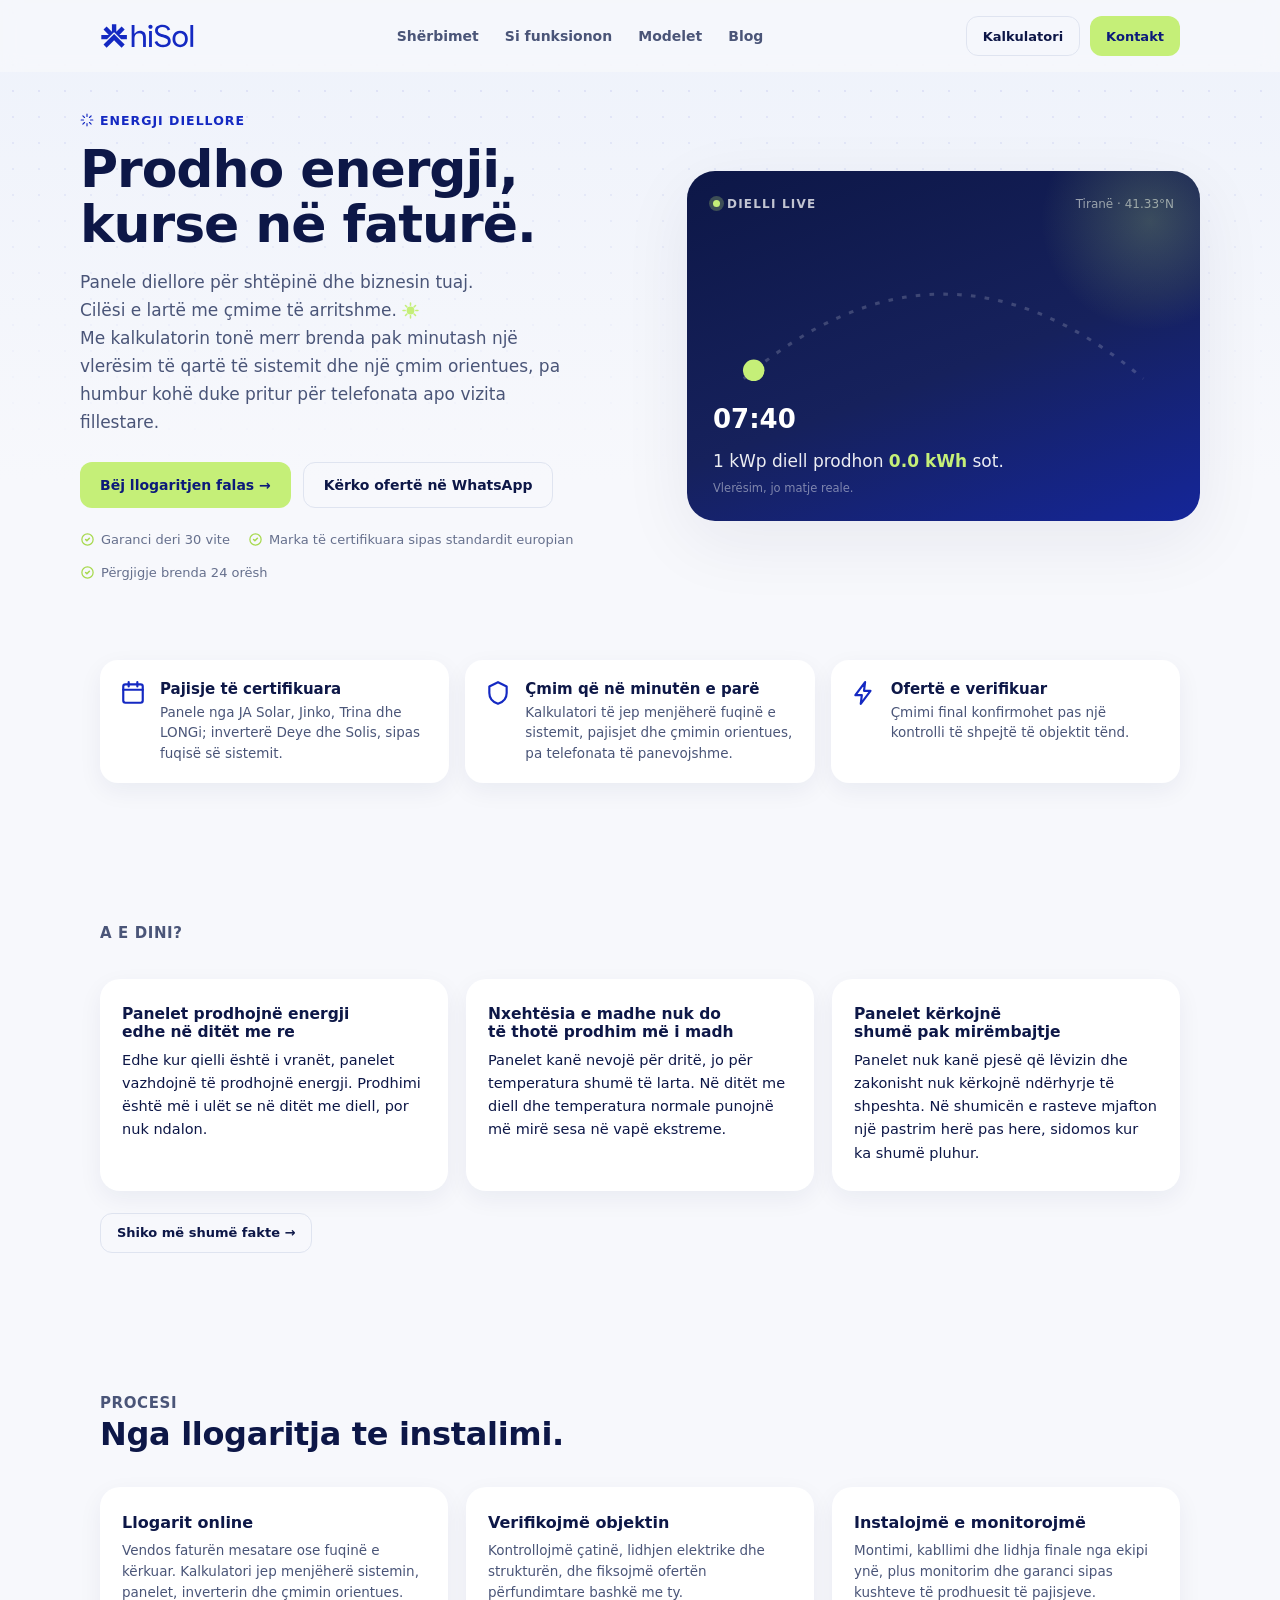
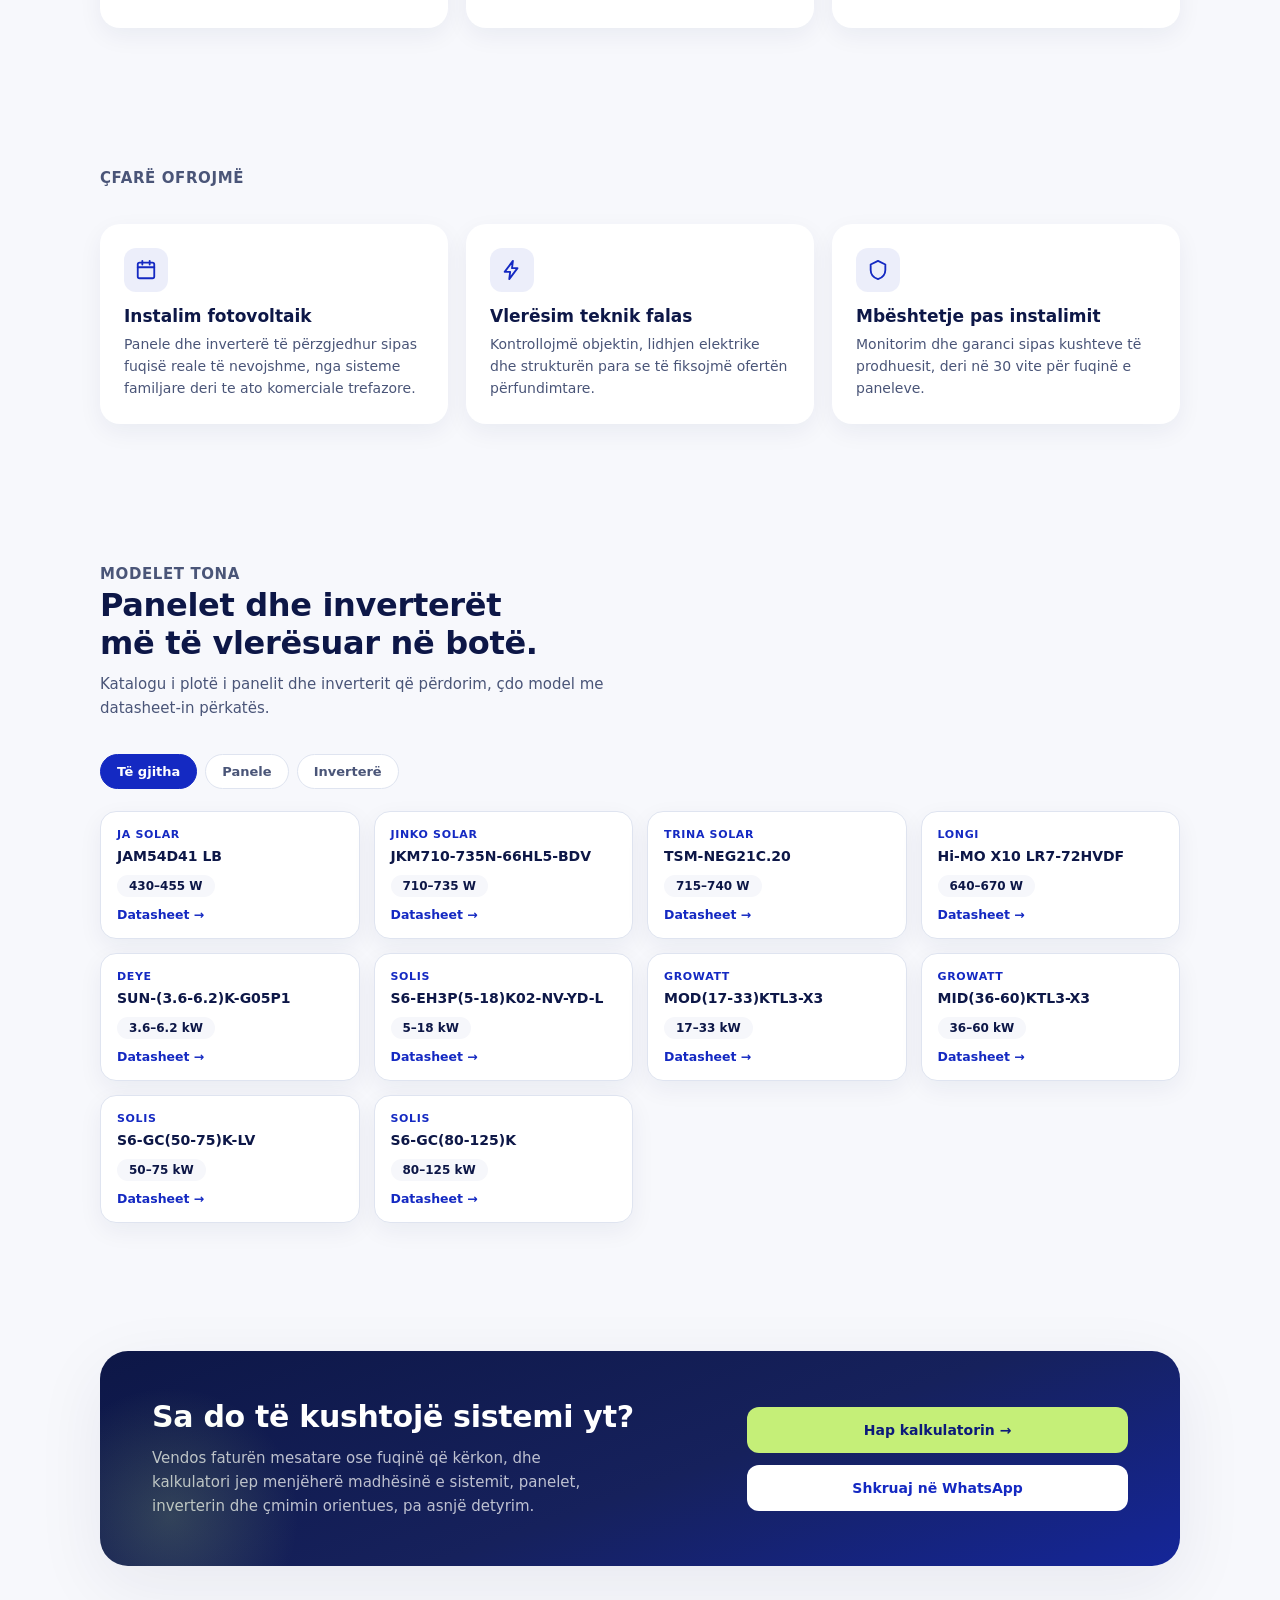
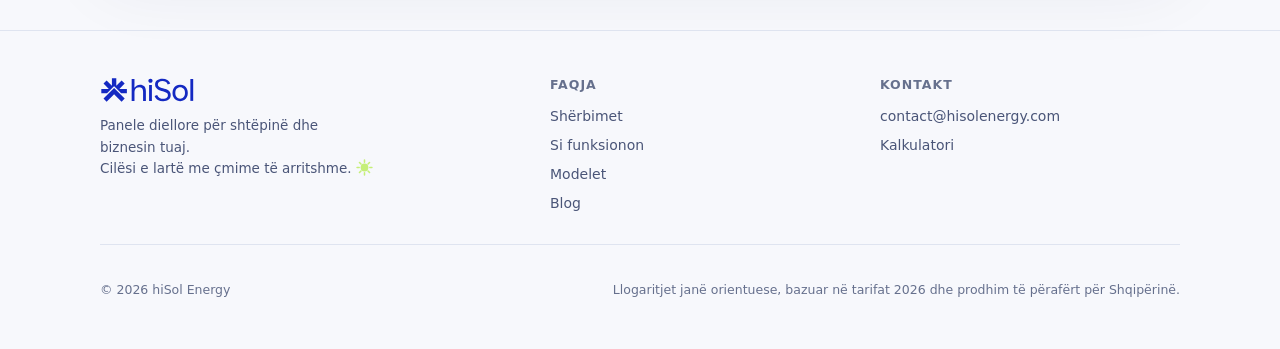
==== index.html @ 25db5f0b "Remove the visible SQ/EN toggle button, keep the engine dormant The i18n system stays fully function" ====
<!doctype html>
<html lang="sq">
<head>
<meta charset="utf-8" />
<meta name="viewport" content="width=device-width, initial-scale=1, viewport-fit=cover" />
<title>hiSol Energy</title>
<link rel="icon" href="kalkulatori/assets/favicon.svg" type="image/svg+xml" />
<link rel="apple-touch-icon" href="kalkulatori/assets/app-icon-180.png" />
<meta name="description" content="Sisteme fotovoltaike për shtëpi dhe biznese në Shqipëri. Llogarit, verifiko dhe instalo lehtësisht." />
<meta property="og:type" content="website" />
<meta property="og:url" content="https://hisolenergy.com/" />
<meta property="og:site_name" content="hiSol Energy" />
<meta property="og:title" content="hiSol — Panele diellore për shtëpinë dhe biznesin tuaj" />
<meta property="og:description" content="Llogarit fuqinë, panelet dhe çmimin orientues në më pak se një minutë." />
<meta property="og:image" content="https://hisolenergy.com/kalkulatori/assets/og-image.png" />
<meta property="og:image:width" content="1200" />
<meta property="og:image:height" content="630" />
<meta name="twitter:card" content="summary_large_image" />
<meta name="twitter:title" content="hiSol — Panele diellore për shtëpinë dhe biznesin tuaj" />
<meta name="twitter:description" content="Llogarit fuqinë, panelet dhe çmimin orientues në më pak se një minutë." />
<meta name="twitter:image" content="https://hisolenergy.com/kalkulatori/assets/og-image.png" />
<style>
:root {
  --blue: #1429c2;
  --blue-dark: #10229f;
  --navy: #0d1747;
  --lime: #c5ef78;
  --lime-dark: #a7d94d;
  --ink: #0d1747;
  --muted: #66708d;
  --muted-2: #4a5578;
  --border: #dfe4f0;
  --page-bg-1: #eef2fb;
  --page-bg-2: #f7f8fc;
  --surface: #ffffff;
  --surface-alt: #f6f7fb;
  --white: #ffffff;
  --shadow: 0 20px 70px rgba(22, 32, 77, 0.07);
  --shadow-sm: 0 8px 24px rgba(22, 32, 77, 0.06);
  --font: "Inter", ui-sans-serif, system-ui, -apple-system, "Segoe UI", sans-serif;
  --logo-color: var(--blue);
  --on-logo-color: #fff;
}
@media (prefers-color-scheme: dark) {
  :root:not([data-theme="light"]) {
    --ink: #eef1fb; --muted: #9aa3c7; --muted-2: #b6bedd;
    --border: rgba(255,255,255,0.12);
    --page-bg-1: #0a1130; --page-bg-2: #0d1538;
    --surface: #121a3e; --surface-alt: #0f1730; --white: #eef1fb;
    --shadow: 0 20px 70px rgba(0,0,0,0.35); --shadow-sm: 0 8px 24px rgba(0,0,0,0.3);
    --logo-color: var(--lime);
    --on-logo-color: #0c1a7a;
  }
}
:root[data-theme="dark"] {
  --ink: #eef1fb; --muted: #9aa3c7; --muted-2: #b6bedd;
  --border: rgba(255,255,255,0.12);
  --page-bg-1: #0a1130; --page-bg-2: #0d1538;
  --surface: #121a3e; --surface-alt: #0f1730; --white: #eef1fb;
  --shadow: 0 20px 70px rgba(0,0,0,0.35); --shadow-sm: 0 8px 24px rgba(0,0,0,0.3);
  --logo-color: var(--lime);
  --on-logo-color: #0c1a7a;
}
* { box-sizing: border-box; }
html, body {
  margin: 0; padding: 0;
  background: var(--page-bg-2);
  color: var(--ink); font-family: var(--font); -webkit-font-smoothing: antialiased;
}
img, svg { max-width: 100%; }
a { color: inherit; }
.wrap { max-width: 1120px; margin: 0 auto; padding: 0 20px; }
h1, h2, h3 { text-wrap: balance; }

.hero-bg {
  background: linear-gradient(180deg, var(--page-bg-1) 0%, var(--page-bg-2) 480px, var(--page-bg-2) 100%);
  position: relative;
  overflow: hidden;
}
.hero-bg::before {
  content: "";
  position: absolute; inset: 0;
  background-image: radial-gradient(rgba(20,41,194,0.09) 1.5px, transparent 1.5px);
  background-size: 26px 26px;
  -webkit-mask-image: linear-gradient(180deg, black, transparent 480px);
  mask-image: linear-gradient(180deg, black, transparent 480px);
  pointer-events: none;
}

.topbar { padding: 16px 0; position: sticky; top: 0; z-index: 20; background: color-mix(in srgb, var(--page-bg-2) 82%, transparent); backdrop-filter: blur(10px); transition: box-shadow 0.2s ease; }
.topbar.is-scrolled { box-shadow: 0 1px 0 var(--border), 0 8px 24px rgba(13,23,71,0.06); }
.topbar__inner { display: flex; align-items: center; justify-content: space-between; gap: 12px; position: relative; z-index: 1; }
.logo-mark { display: flex; align-items: center; gap: 10px; font-weight: 800; font-size: 21px; color: var(--logo-color); letter-spacing: -0.01em; text-decoration: none; }
.logo-mark svg { height: 26px; width: auto; }
.nav-center { display: none; gap: 26px; font-size: 14px; font-weight: 600; color: var(--muted-2); }
.nav-center a { text-decoration: none; }
.nav-center a:hover { color: var(--logo-color); }
@media (min-width: 860px) { .nav-center { display: flex; } }
.nav-links { display: flex; align-items: center; gap: 10px; }

.btn { appearance: none; border: none; cursor: pointer; border-radius: 12px; font-family: var(--font); font-weight: 700; font-size: 14px; padding: 12px 20px; height: 46px; display: inline-flex; align-items: center; justify-content: center; gap: 8px; text-decoration: none; white-space: nowrap; transition: background 0.15s ease, border-color 0.15s ease, transform 0.1s ease; }
.btn:active { transform: scale(0.98); }
.btn--lime { background: var(--lime); color: #0c1a7a; }
.btn--lime:hover { background: var(--lime-dark); }
.btn--outline { background: transparent; border: 1px solid var(--border); color: var(--ink); }
.btn--outline:hover { border-color: var(--logo-color); color: var(--logo-color); }
.btn--white { background: #fff; color: var(--blue); }
.btn--white:hover { background: #eef1fd; }
.btn--sm { height: 40px; padding: 0 16px; font-size: 13px; }

.hero { padding: 40px 0 8px; display: grid; gap: 40px; grid-template-columns: 1fr; position: relative; z-index: 1; }
@media (min-width: 960px) { .hero { grid-template-columns: 1.05fr 0.95fr; align-items: center; padding: 40px 0 16px; } }
.eyebrow { display: inline-flex; align-items: center; gap: 6px; color: var(--logo-color); font-weight: 700; font-size: 12.5px; letter-spacing: 0.08em; margin: 0 0 14px; text-transform: uppercase; }
.hero h1 { font-size: clamp(32px, 5vw, 52px); line-height: 1.06; margin: 0 0 16px; letter-spacing: -0.02em; }
.hero h1 em { font-style: normal; }
.hero__lead { color: var(--muted-2); font-size: 17px; line-height: 1.65; margin: 0 0 26px; max-width: 46ch; }
.hero__actions { display: flex; flex-wrap: wrap; gap: 12px; margin-bottom: 24px; }
.hero__trust { display: flex; flex-wrap: wrap; gap: 18px; font-size: 13px; color: var(--muted); }
.hero__trust span { display: inline-flex; align-items: center; gap: 6px; }
.hero__trust svg { width: 15px; height: 15px; color: var(--lime-dark); }

.sun-card { background: linear-gradient(160deg, var(--navy) 0%, #16215c 55%, var(--blue) 130%); color: #fff; border-radius: 28px; padding: 26px; box-shadow: var(--shadow); position: relative; overflow: hidden; }
.sun-card::after { content: ""; position: absolute; top: -60px; right: -60px; width: 220px; height: 220px; border-radius: 50%; background: radial-gradient(circle, rgba(197,239,120,0.22), transparent 70%); pointer-events: none; }
.sun-card__head { display: flex; align-items: center; justify-content: space-between; margin-bottom: 4px; }
.sun-card__label { display: flex; align-items: center; gap: 7px; font-size: 12px; font-weight: 700; letter-spacing: 0.1em; color: rgba(255,255,255,0.75); text-transform: uppercase; }
.sun-card__dot { width: 7px; height: 7px; border-radius: 50%; background: var(--lime); box-shadow: 0 0 0 4px rgba(197,239,120,0.25); animation: pulse 2s ease-in-out infinite; }
@keyframes pulse { 0%,100% { opacity: 1; } 50% { opacity: 0.45; } }
.sun-card__loc { font-size: 12px; color: rgba(255,255,255,0.55); }
.sun-arc-wrap { margin: 14px 0 10px; }
.sun-arc-wrap svg { width: 100%; height: auto; display: block; }
.sun-card__time { font-size: 26px; font-weight: 800; margin: 2px 0 0; font-variant-numeric: tabular-nums; }
.sun-card__timelabel { font-size: 12.5px; color: rgba(255,255,255,0.6); margin: 0 0 14px; }
.sun-sentence { font-size: 17px; line-height: 1.6; margin: 8px 0 6px; color: rgba(255,255,255,0.92); }
.sun-sentence strong { color: var(--lime); font-weight: 800; font-variant-numeric: tabular-nums; }
.sun-card__note { margin: 4px 0 0; font-size: 11.5px; color: rgba(255,255,255,0.45); }

.stats-bar { position: relative; z-index: 1; display: grid; grid-template-columns: repeat(2, 1fr); gap: 1px; background: var(--border); border: 1px solid var(--border); border-radius: 20px; overflow: hidden; margin-top: 46px; }
@media (min-width: 720px) { .stats-bar { grid-template-columns: repeat(4, 1fr); } }
.stat-cell { background: var(--surface); padding: 22px 18px; text-align: center; }
.stat-cell__value { font-size: 26px; font-weight: 800; color: var(--blue); margin: 0 0 4px; letter-spacing: -0.01em; }
.stat-cell__label { font-size: 12px; color: var(--muted); margin: 0; line-height: 1.4; }

.section { padding-top: 64px; padding-bottom: 64px; }
.section-head { max-width: 560px; margin: 0 0 34px; }
.section-head--center { max-width: 640px; margin-left: auto; margin-right: auto; text-align: center; }
.section-label { font-size: 14.5px; font-weight: 700; letter-spacing: 0.04em; color: var(--logo-color); text-transform: uppercase; margin: 0 0 8px; }
.section-head h2 { font-size: clamp(24px, 3vw, 32px); margin: 0; letter-spacing: -0.01em; }
.section-head h2 .highlight-blue { background: var(--blue); color: #ffffff; border-radius: 12px; padding: 4px 12px; -webkit-box-decoration-break: clone; box-decoration-break: clone; }
.section-head p { color: var(--muted-2); font-size: 15px; line-height: 1.6; margin: 10px 0 0; }

.trust-strip { display: grid; grid-template-columns: repeat(auto-fit, minmax(220px, 1fr)); gap: 16px; }
.trust-item { background: var(--surface); border-radius: 18px; padding: 20px; box-shadow: var(--shadow-sm); display: flex; gap: 14px; align-items: flex-start; }
.trust-item svg { width: 26px; height: 26px; color: var(--logo-color); flex-shrink: 0; }
.trust-item h3 { font-size: 15px; margin: 0 0 4px; }
.trust-item p { font-size: 13.5px; color: var(--muted-2); margin: 0; line-height: 1.5; }

.facts-grid { display: grid; grid-template-columns: repeat(auto-fit, minmax(230px, 1fr)); gap: 18px; }
.fact-card { background: var(--surface); border-radius: 20px; padding: 26px 22px; box-shadow: var(--shadow-sm); position: relative; }
.fact-card__num { display: block; font-size: 13px; font-weight: 800; color: var(--lime-dark); margin-bottom: 10px; letter-spacing: 0.04em; }
.fact-card h3 { font-size: 15.5px; margin: 0 0 8px; }
.fact-card p { font-size: 14.5px; line-height: 1.6; color: var(--ink); margin: 0; }

.steps { display: grid; grid-template-columns: repeat(auto-fit, minmax(230px, 1fr)); gap: 18px; counter-reset: step; }
.step-card { background: var(--surface); border-radius: 20px; padding: 26px 22px; box-shadow: var(--shadow-sm); position: relative; }
.step-card__num { display: inline-flex; align-items: center; justify-content: center; width: 34px; height: 34px; border-radius: 10px; background: var(--navy); color: var(--lime); font-weight: 800; font-size: 15px; margin-bottom: 16px; }
.step-card h3 { font-size: 16px; margin: 0 0 8px; }
.step-card p { font-size: 13.5px; color: var(--muted-2); line-height: 1.55; margin: 0; }

.services-grid { display: grid; grid-template-columns: repeat(auto-fit, minmax(260px, 1fr)); gap: 18px; }
.service-card { background: var(--surface); border-radius: 20px; padding: 24px; box-shadow: var(--shadow-sm); }
.service-card__icon { width: 44px; height: 44px; border-radius: 12px; background: rgba(20,41,194,0.08); display: flex; align-items: center; justify-content: center; margin-bottom: 14px; }
.service-card__icon svg { width: 22px; height: 22px; color: var(--logo-color); }
.service-card h3 { font-size: 17px; margin: 0 0 8px; }
.service-card p { font-size: 14px; color: var(--muted-2); line-height: 1.55; margin: 0; }

.product-tabs { display: flex; gap: 8px; margin-bottom: 22px; flex-wrap: wrap; }
.product-tab { border: 1px solid var(--border); background: var(--surface); color: var(--muted-2); border-radius: 999px; padding: 9px 16px; font-size: 13px; font-weight: 700; cursor: pointer; font-family: var(--font); }
.product-tab[aria-selected="true"] { background: var(--logo-color); border-color: var(--logo-color); color: var(--on-logo-color); }
.product-grid { display: grid; grid-template-columns: repeat(auto-fill, minmax(210px, 1fr)); gap: 14px; }
.product-card { background: var(--surface); border: 1px solid var(--border); border-radius: 16px; padding: 16px; box-shadow: var(--shadow-sm); }
.product-card__brand { font-size: 11px; font-weight: 700; letter-spacing: 0.06em; color: var(--logo-color); text-transform: uppercase; margin: 0; }
.product-card__model { font-size: 14px; font-weight: 700; color: var(--ink); margin: 6px 0 10px; line-height: 1.3; }
.product-card__power { display: inline-block; font-size: 12px; font-weight: 700; color: var(--ink); background: var(--surface-alt); border-radius: 999px; padding: 4px 12px; }
.product-card__datasheet { display: block; margin-top: 10px; font-size: 12.5px; font-weight: 700; color: var(--logo-color); text-decoration: none; }
.product-card__datasheet:hover { text-decoration: underline; }

.faq { max-width: 760px; margin: 0 auto; display: flex; flex-direction: column; gap: 12px; }
.faq-item { background: var(--surface); border: 1px solid var(--border); border-radius: 16px; overflow: hidden; }
.faq-item summary { list-style: none; cursor: pointer; padding: 18px 20px; font-weight: 700; font-size: 15px; display: flex; align-items: center; justify-content: space-between; gap: 12px; }
.faq-item summary::-webkit-details-marker { display: none; }
.faq-item summary::after { content: "+"; font-size: 20px; color: var(--logo-color); font-weight: 400; flex-shrink: 0; transition: transform 0.15s ease; }
.faq-item[open] summary::after { transform: rotate(45deg); }
.faq-item p { margin: 0; padding: 0 20px 18px; font-size: 14px; color: var(--muted-2); line-height: 1.6; }

.calc-cta { background: linear-gradient(160deg, var(--navy) 0%, #16215c 55%, var(--blue) 130%); border-radius: 28px; padding: 40px; color: #fff; display: grid; gap: 24px; grid-template-columns: 1fr; box-shadow: var(--shadow); position: relative; overflow: hidden; }
@media (min-width: 800px) { .calc-cta { grid-template-columns: 1.2fr 0.8fr; align-items: center; padding: 48px 52px; } }
.calc-cta::after { content: ""; position: absolute; bottom: -80px; left: -60px; width: 260px; height: 260px; border-radius: 50%; background: radial-gradient(circle, rgba(197,239,120,0.18), transparent 70%); pointer-events: none; }
.calc-cta h2 { font-size: clamp(22px, 3vw, 30px); margin: 0 0 12px; letter-spacing: -0.01em; }
.calc-cta p { font-size: 15px; color: rgba(255,255,255,0.72); line-height: 1.6; margin: 0; max-width: 46ch; }
.calc-cta__actions { display: flex; flex-direction: column; gap: 12px; }

.footer { padding: 46px 0 40px; border-top: 1px solid var(--border); }
.footer__top { display: grid; grid-template-columns: 1.4fr 1fr 1fr; gap: 30px; margin-bottom: 32px; }
@media (max-width: 700px) { .footer__top { grid-template-columns: 1fr; } }
.footer__brand p { font-size: 13.5px; color: var(--muted-2); line-height: 1.6; margin: 12px 0 0; max-width: 34ch; }
@media (max-width: 700px) { .footer__brand p { max-width: none; } }
.footer__col h4 { font-size: 12.5px; text-transform: uppercase; letter-spacing: 0.08em; color: var(--muted); margin: 0 0 14px; }
.footer__col ul { list-style: none; margin: 0; padding: 0; display: flex; flex-direction: column; gap: 10px; }
.footer__col a { text-decoration: none; font-size: 14px; color: var(--muted-2); }
.footer__col a:hover { color: var(--logo-color); }
.footer__bottom { display: flex; flex-wrap: wrap; justify-content: space-between; gap: 12px; padding-top: 24px; border-top: 1px solid var(--border); font-size: 12.5px; color: var(--muted); }

@media (max-width: 600px) {
  .wrap { padding: 0 24px; }
  .section { padding-top: 44px; padding-bottom: 44px; }
  .hero__actions { flex-direction: column; }
  .hero__actions .btn { width: 100%; }
  .calc-cta__actions .btn { width: 100%; }
}
</style>
</head>
<body>

<div class="hero-bg">
  <header class="topbar" id="topbar">
    <div class="wrap topbar__inner">
      <a class="logo-mark" href="#home">
        <svg xmlns="http://www.w3.org/2000/svg" viewBox="185.34 708.99 432.11 118.87" role="img" aria-label="hiSol">
<g fill="currentColor" fill-rule="nonzero">
<path d="M 298.238281 807.714844 L 284.066406 821.859375 L 259.808594 797.714844 L 249.804688 787.714844 L 239.804688 797.714844 L 239.804688 797.601562 L 215.542969 821.859375 L 201.398438 807.714844 L 225.660156 783.457031 L 225.574219 783.457031 L 249.804688 759.222656 L 274.035156 783.457031 L 273.953125 783.457031 Z M 298.238281 807.714844 "/>
<path d="M 308.269531 763.453125 L 308.269531 783.457031 L 282.09375 783.457031 L 253.835938 755.195312 L 249.804688 751.136719 L 245.777344 755.195312 L 217.515625 783.457031 L 191.34375 783.457031 L 191.34375 763.453125 L 225.660156 763.453125 L 201.398438 739.195312 L 215.542969 725.050781 L 239.804688 749.308594 L 239.804688 714.992188 L 259.808594 714.992188 L 259.808594 749.28125 L 284.09375 725.050781 L 298.238281 739.195312 L 273.980469 763.453125 Z M 308.269531 763.453125 "/>
<g transform="translate(320.1288,818.1987)"><path d="M 48.03125 -74.328125 C 56.414062 -74.328125 63.015625 -71.78125 67.828125 -66.6875 C 72.640625 -61.59375 75.046875 -53.660156 75.046875 -42.890625 L 75.046875 0 L 62.1875 0 L 62.1875 -42.171875 C 62.1875 -49.128906 60.660156 -54.320312 57.609375 -57.75 C 54.554688 -61.1875 50.21875 -62.90625 44.59375 -62.90625 C 40.3125 -62.90625 36.523438 -61.878906 33.234375 -59.828125 C 29.953125 -57.773438 27.40625 -55.03125 25.59375 -51.59375 C 23.78125 -48.164062 22.875 -44.3125 22.875 -40.03125 L 22.875 0 L 10 0 L 10 -100.0625 L 22.875 -100.0625 L 22.875 -77.484375 L 22.296875 -60.75 L 23.875 -60.75 C 26.539062 -65.226562 29.992188 -68.609375 34.234375 -70.890625 C 38.472656 -73.179688 43.070312 -74.328125 48.03125 -74.328125 Z M 48.03125 -74.328125 "/></g>
<g transform="translate(399.7485,818.1987)"><path d="M 16.4375 -82.90625 C 13.769531 -82.90625 11.484375 -83.785156 9.578125 -85.546875 C 7.671875 -87.316406 6.71875 -89.535156 6.71875 -92.203125 C 6.71875 -94.867188 7.671875 -97.082031 9.578125 -98.84375 C 11.484375 -100.613281 13.769531 -101.5 16.4375 -101.5 C 19.195312 -101.5 21.484375 -100.613281 23.296875 -98.84375 C 25.109375 -97.082031 26.015625 -94.867188 26.015625 -92.203125 C 26.015625 -89.535156 25.109375 -87.316406 23.296875 -85.546875 C 21.484375 -83.785156 19.195312 -82.90625 16.4375 -82.90625 Z M 22.875 0 L 10 0 L 10 -72.90625 L 22.875 -72.90625 Z M 22.875 0 "/></g>
<g transform="translate(427.9081,818.1987)"><path d="M 46.03125 1.421875 C 37.070312 1.421875 29.066406 -0.53125 22.015625 -4.4375 C 14.960938 -8.34375 10.003906 -14.296875 7.140625 -22.296875 L 18.734375 -26.453125 C 21.015625 -20.441406 24.75 -16.101562 29.9375 -13.4375 C 35.132812 -10.769531 40.5 -9.4375 46.03125 -9.4375 C 53.363281 -9.4375 58.863281 -10.984375 62.53125 -14.078125 C 66.207031 -17.179688 68.046875 -21.066406 68.046875 -25.734375 C 68.046875 -29.347656 66.972656 -32.25 64.828125 -34.4375 C 62.679688 -36.632812 59.867188 -38.445312 56.390625 -39.875 C 52.910156 -41.3125 49.070312 -42.597656 44.875 -43.734375 C 40.6875 -44.878906 36.519531 -46.164062 32.375 -47.59375 C 28.226562 -49.03125 24.414062 -50.867188 20.9375 -53.109375 C 17.457031 -55.347656 14.644531 -58.253906 12.5 -61.828125 C 10.363281 -65.398438 9.296875 -69.953125 9.296875 -75.484375 C 9.296875 -83.203125 12.34375 -89.46875 18.4375 -94.28125 C 24.539062 -99.09375 32.785156 -101.5 43.171875 -101.5 C 51.554688 -101.5 58.894531 -99.660156 65.1875 -95.984375 C 71.476562 -92.316406 75.957031 -86.722656 78.625 -79.203125 L 67.046875 -75.046875 C 64.953125 -80.671875 61.710938 -84.671875 57.328125 -87.046875 C 52.941406 -89.429688 48.222656 -90.625 43.171875 -90.625 C 36.304688 -90.625 31.0625 -89.144531 27.4375 -86.1875 C 23.820312 -83.238281 22.015625 -79.671875 22.015625 -75.484375 C 22.015625 -71.953125 23.085938 -69.085938 25.234375 -66.890625 C 27.378906 -64.703125 30.191406 -62.914062 33.671875 -61.53125 C 37.148438 -60.15625 40.984375 -58.894531 45.171875 -57.75 C 49.367188 -56.601562 53.539062 -55.316406 57.6875 -53.890625 C 61.832031 -52.460938 65.640625 -50.628906 69.109375 -48.390625 C 72.585938 -46.148438 75.398438 -43.21875 77.546875 -39.59375 C 79.691406 -35.976562 80.765625 -31.359375 80.765625 -25.734375 C 80.765625 -17.441406 77.644531 -10.84375 71.40625 -5.9375 C 65.164062 -1.03125 56.707031 1.421875 46.03125 1.421875 Z M 46.03125 1.421875 "/></g>
<g transform="translate(510.3867,818.1987)"><path d="M 41.453125 1.421875 C 34.210938 1.421875 27.96875 -0.242188 22.71875 -3.578125 C 17.476562 -6.910156 13.453125 -11.457031 10.640625 -17.21875 C 7.835938 -22.988281 6.4375 -29.398438 6.4375 -36.453125 C 6.4375 -43.597656 7.835938 -50.03125 10.640625 -55.75 C 13.453125 -61.46875 17.476562 -65.992188 22.71875 -69.328125 C 27.96875 -72.660156 34.210938 -74.328125 41.453125 -74.328125 C 48.703125 -74.328125 54.945312 -72.660156 60.1875 -69.328125 C 65.425781 -65.992188 69.453125 -61.46875 72.265625 -55.75 C 75.078125 -50.03125 76.484375 -43.597656 76.484375 -36.453125 C 76.484375 -29.398438 75.078125 -22.988281 72.265625 -17.21875 C 69.453125 -11.457031 65.425781 -6.910156 60.1875 -3.578125 C 54.945312 -0.242188 48.703125 1.421875 41.453125 1.421875 Z M 41.453125 -10 C 48.128906 -10 53.488281 -12.40625 57.53125 -17.21875 C 61.582031 -22.03125 63.609375 -28.441406 63.609375 -36.453125 C 63.609375 -44.460938 61.582031 -50.875 57.53125 -55.6875 C 53.488281 -60.5 48.128906 -62.90625 41.453125 -62.90625 C 34.785156 -62.90625 29.425781 -60.5 25.375 -55.6875 C 21.320312 -50.875 19.296875 -44.460938 19.296875 -36.453125 C 19.296875 -28.441406 21.320312 -22.03125 25.375 -17.21875 C 29.425781 -12.40625 34.785156 -10 41.453125 -10 Z M 41.453125 -10 "/></g>
<g transform="translate(588.5770,818.1987)"><path d="M 22.875 0 L 10 0 L 10 -100.0625 L 22.875 -100.0625 Z M 22.875 0 "/></g>
</g>
</svg></a>
      <nav class="nav-center">
        <a href="#sherbimet" data-i18n="nav.services">Shërbimet</a>
        <a href="#si-funksionon" data-i18n="nav.howItWorks">Si funksionon</a>
        <a href="#modelet" data-i18n="nav.models">Modelet</a>
        <a href="blog.html" data-i18n="nav.blog">Blog</a>
      </nav>
      <div class="nav-links">
        <a class="btn btn--outline btn--sm" href="kalkulatori/" data-i18n="nav.calculator">Kalkulatori</a>
        <a class="btn btn--lime btn--sm" href="https://wa.me/?text=Pershendetje%2C%20jam%20i%20interesuar%20per%20te%20vendosur%20panele%20diellore." data-i18n="nav.contact">Kontakt</a>
      </div>
    </div>
  </header>

  <section class="wrap hero" id="home">
    <div>
      <p class="eyebrow">
        <svg width="14" height="14" viewBox="0 0 24 24" fill="none"><path d="M12 2v4M12 18v4M4.9 4.9l2.8 2.8M16.3 16.3l2.8 2.8M2 12h4M18 12h4M4.9 19.1l2.8-2.8M16.3 7.7l2.8-2.8" stroke="currentColor" stroke-width="2" stroke-linecap="round"/></svg>
        <span data-i18n="home.heroEyebrow">Energji diellore</span>
      </p>
      <h1 data-i18n="home.heroH1" data-i18n-html>Prodho energji,<br/>kurse në <em>faturë</em>.</h1>
      <p class="hero__lead"><span data-i18n="home.heroLead1">Panele diellore për shtëpinë dhe biznesin&nbsp;tuaj.</span><br/><span data-i18n="home.heroLead2">Cilësi e lartë me çmime të arritshme.</span> <svg width="17" height="17" viewBox="0 0 24 24" fill="none" style="vertical-align:-3px;"><circle cx="12" cy="12" r="5.5" fill="#c5ef78"/><g stroke="#c5ef78" stroke-width="2.2" stroke-linecap="round"><path d="M12 1.5v3"/><path d="M12 19.5v3"/><path d="M22.5 12h-3"/><path d="M4.5 12h-3"/><path d="M19.1 4.9l-2.1 2.1"/><path d="M7 17l-2.1 2.1"/><path d="M19.1 19.1l-2.1-2.1"/><path d="M7 7 4.9 4.9"/></g></svg><br/><span data-i18n="home.heroLead3">Me kalkulatorin tonë merr brenda pak minutash një vlerësim të qartë të sistemit dhe një çmim orientues, pa humbur kohë duke pritur për telefonata apo vizita fillestare.</span></p>
      <div class="hero__actions">
        <a class="btn btn--lime" href="kalkulatori/" data-i18n="home.ctaCalc">Bëj llogaritjen falas →</a>
        <a class="btn btn--outline" href="https://wa.me/?text=Pershendetje%2C%20jam%20i%20interesuar%20per%20te%20vendosur%20panele%20diellore." data-i18n="home.ctaWhatsapp">Kërko ofertë në WhatsApp</a>
      </div>
      <div class="hero__trust">
        <span><svg viewBox="0 0 24 24" fill="none"><path d="M9 12l2 2 4-4" stroke="currentColor" stroke-width="2.5" stroke-linecap="round" stroke-linejoin="round"/><circle cx="12" cy="12" r="9" stroke="currentColor" stroke-width="2"/></svg><span data-i18n="home.trust1">Garanci deri 30 vite</span></span>
        <span><svg viewBox="0 0 24 24" fill="none"><path d="M9 12l2 2 4-4" stroke="currentColor" stroke-width="2.5" stroke-linecap="round" stroke-linejoin="round"/><circle cx="12" cy="12" r="9" stroke="currentColor" stroke-width="2"/></svg><span data-i18n="home.trust2">Marka të certifikuara sipas standardit europian</span></span>
        <span><svg viewBox="0 0 24 24" fill="none"><path d="M9 12l2 2 4-4" stroke="currentColor" stroke-width="2.5" stroke-linecap="round" stroke-linejoin="round"/><circle cx="12" cy="12" r="9" stroke="currentColor" stroke-width="2"/></svg><span data-i18n="home.trust3">Përgjigje brenda 24 orësh</span></span>
      </div>
    </div>

    <div class="sun-card">
      <div class="sun-card__head">
        <span class="sun-card__label"><span class="sun-card__dot"></span><span data-i18n="home.sunLabel">Dielli live</span></span>
        <span class="sun-card__loc" data-i18n="home.sunLoc">Tiranë · 41.33°N</span>
      </div>
      <div class="sun-arc-wrap">
        <svg viewBox="0 0 300 110" id="sunArc">
          <path d="M 20 100 Q 150 -10 280 100" fill="none" stroke="rgba(255,255,255,0.18)" stroke-width="2" stroke-dasharray="3 6"/>
          <circle id="sunDot" cx="20" cy="100" r="7" fill="#c5ef78"/>
        </svg>
      </div>
      <p class="sun-card__time" id="sunTime">--:--</p>
      <p class="sun-card__timelabel" id="sunPhase">Duke ngarkuar…</p>
      <p class="sun-sentence"><span data-i18n="home.sunSentence1">1 kWp diell prodhon</span> <strong id="sunPerKwp">— kWh</strong> <span data-i18n="home.sunSentence2">sot.</span></p>
      <p class="sun-card__note" id="sunNote">Vlerësim, jo matje reale.</p>
    </div>
  </section>
</div>

<main>
  <section class="wrap section">
    <div class="trust-strip">
      <div class="trust-item">
        <svg viewBox="0 0 24 24" fill="none"><rect x="3" y="4" width="18" height="17" rx="2" stroke="currentColor" stroke-width="2"/><path d="M3 9h18M8 2v4M16 2v4" stroke="currentColor" stroke-width="2" stroke-linecap="round"/></svg>
        <div><h3 data-i18n="home.trustTitle1">Pajisje të certifikuara</h3><p data-i18n="home.trustBody1">Panele nga JA Solar, Jinko, Trina dhe LONGi; inverterë Deye dhe Solis, sipas fuqisë së sistemit.</p></div>
      </div>
      <div class="trust-item">
        <svg viewBox="0 0 24 24" fill="none"><path d="M12 2 4 6v6c0 5 3.5 8.5 8 10 4.5-1.5 8-5 8-10V6l-8-4Z" stroke="currentColor" stroke-width="2" stroke-linejoin="round"/></svg>
        <div><h3 data-i18n="home.trustTitle2">Çmim që në minutën e parë</h3><p data-i18n="home.trustBody2">Kalkulatori të jep menjëherë fuqinë e sistemit, pajisjet dhe çmimin orientues, pa telefonata të panevojshme.</p></div>
      </div>
      <div class="trust-item">
        <svg viewBox="0 0 24 24" fill="none"><path d="M13 2 4 14h6l-1 8 9-12h-6l1-8Z" stroke="currentColor" stroke-width="2" stroke-linejoin="round"/></svg>
        <div><h3 data-i18n="home.trustTitle3">Ofertë e verifikuar</h3><p data-i18n="home.trustBody3">Çmimi final konfirmohet pas një kontrolli të shpejtë të objektit tënd.</p></div>
      </div>
    </div>
  </section>

  <section class="wrap section" id="fakte">
    <div class="section-head">
      <p class="section-label" data-i18n="home.factsLabel">A e dini?</p>
    </div>
    <div class="facts-grid">
      <div class="fact-card">
        <h3 data-i18n="home.fact1Title">Panelet prodhojnë energji edhe në ditët me re</h3>
        <p data-i18n="home.fact1Body">Edhe kur qielli është i vranët, panelet vazhdojnë të prodhojnë energji. Prodhimi është më i ulët se në ditët me diell, por nuk ndalon.</p>
      </div>
      <div class="fact-card">
        <h3 data-i18n="home.fact2Title">Nxehtësia e madhe nuk do të thotë prodhim më i madh</h3>
        <p data-i18n="home.fact2Body">Panelet kanë nevojë për dritë, jo për temperatura shumë të larta. Në ditët me diell dhe temperatura normale punojnë më mirë sesa në vapë ekstreme.</p>
      </div>
      <div class="fact-card">
        <h3 data-i18n="home.fact3Title">Panelet kërkojnë shumë pak mirëmbajtje</h3>
        <p data-i18n="home.fact3Body">Panelet nuk kanë pjesë që lëvizin dhe zakonisht nuk kërkojnë ndërhyrje të shpeshta. Në shumicën e rasteve mjafton një pastrim herë pas here, sidomos kur ka shumë pluhur.</p>
      </div>
    </div>
    <a class="btn btn--outline btn--sm" href="blog.html" style="margin-top: 22px;" data-i18n="home.moreFacts">Shiko më shumë fakte →</a>
  </section>

  <section class="wrap section" id="si-funksionon">
    <div class="section-head">
      <p class="section-label" data-i18n="home.processLabel">Procesi</p>
      <h2 data-i18n="home.processTitle">Nga llogaritja te instalimi.</h2>
    </div>
    <div class="steps">
      <div class="step-card">
        <h3 data-i18n="home.step1Title">Llogarit online</h3>
        <p data-i18n="home.step1Body">Vendos faturën mesatare ose fuqinë e kërkuar. Kalkulatori jep menjëherë sistemin, panelet, inverterin dhe çmimin orientues.</p>
      </div>
      <div class="step-card">
        <h3 data-i18n="home.step2Title">Verifikojmë objektin</h3>
        <p data-i18n="home.step2Body">Kontrollojmë çatinë, lidhjen elektrike dhe strukturën, dhe fiksojmë ofertën përfundimtare bashkë me ty.</p>
      </div>
      <div class="step-card">
        <h3 data-i18n="home.step3Title">Instalojmë e monitorojmë</h3>
        <p data-i18n="home.step3Body">Montimi, kabllimi dhe lidhja finale nga ekipi ynë, plus monitorim dhe garanci sipas kushteve të prodhuesit të pajisjeve.</p>
      </div>
    </div>
  </section>

  <section class="wrap section" id="sherbimet">
    <div class="section-head">
      <p class="section-label" data-i18n="home.servicesLabel">Çfarë ofrojmë</p>
    </div>
    <div class="services-grid">
      <div class="service-card">
        <div class="service-card__icon"><svg viewBox="0 0 24 24" fill="none"><rect x="3" y="4" width="18" height="17" rx="2" stroke="currentColor" stroke-width="2"/><path d="M3 9h18M8 2v4M16 2v4" stroke="currentColor" stroke-width="2" stroke-linecap="round"/></svg></div>
        <h3 data-i18n="home.service1Title">Instalim fotovoltaik</h3>
        <p data-i18n="home.service1Body">Panele dhe inverterë të përzgjedhur sipas fuqisë reale të nevojshme, nga sisteme familjare deri te ato komerciale trefazore.</p>
      </div>
      <div class="service-card">
        <div class="service-card__icon"><svg viewBox="0 0 24 24" fill="none"><path d="M13 2 4 14h6l-1 8 9-12h-6l1-8Z" stroke="currentColor" stroke-width="2" stroke-linejoin="round"/></svg></div>
        <h3 data-i18n="home.service2Title">Vlerësim teknik falas</h3>
        <p data-i18n="home.service2Body">Kontrollojmë objektin, lidhjen elektrike dhe strukturën para se të fiksojmë ofertën përfundimtare.</p>
      </div>
      <div class="service-card">
        <div class="service-card__icon"><svg viewBox="0 0 24 24" fill="none"><path d="M12 2 4 6v6c0 5 3.5 8.5 8 10 4.5-1.5 8-5 8-10V6l-8-4Z" stroke="currentColor" stroke-width="2" stroke-linejoin="round"/></svg></div>
        <h3 data-i18n="home.service3Title">Mbështetje pas instalimit</h3>
        <p data-i18n="home.service3Body">Monitorim dhe garanci sipas kushteve të prodhuesit, deri në 30 vite për fuqinë e paneleve.</p>
      </div>
    </div>
  </section>

  <section class="wrap section" id="modelet">
    <div class="section-head">
      <p class="section-label" data-i18n="home.modelsLabel">Modelet tona</p>
      <h2 data-i18n="home.modelsTitle">Panelet dhe inverterët më të vlerësuar në botë.</h2>
      <p data-i18n="home.modelsLead">Katalogu i plotë i panelit dhe inverterit që përdorim, çdo model me datasheet-in përkatës.</p>
    </div>
    <div class="product-tabs" role="tablist">
      <button class="product-tab" role="tab" aria-selected="true" data-filter="all" data-i18n="home.tabAll">Të gjitha</button>
      <button class="product-tab" role="tab" aria-selected="false" data-filter="panel" data-i18n="home.tabPanels">Panele</button>
      <button class="product-tab" role="tab" aria-selected="false" data-filter="inverter" data-i18n="home.tabInverters">Inverterë</button>
    </div>
    <div class="product-grid" id="productGrid">
      <div class="product-card" data-type="panel"><p class="product-card__brand">JA Solar</p><p class="product-card__model">JAM54D41 LB</p><span class="product-card__power">430–455 W</span><a class="product-card__datasheet" href="kalkulatori/datasheets/ja-solar-455w.pdf" target="_blank" rel="noopener" data-i18n="home.datasheet">Datasheet →</a></div>
      <div class="product-card" data-type="panel"><p class="product-card__brand">Jinko Solar</p><p class="product-card__model">JKM710-735N-66HL5-BDV</p><span class="product-card__power">710–735 W</span><a class="product-card__datasheet" href="kalkulatori/datasheets/jinko-solar-730w.pdf" target="_blank" rel="noopener" data-i18n="home.datasheet">Datasheet →</a></div>
      <div class="product-card" data-type="panel"><p class="product-card__brand">Trina Solar</p><p class="product-card__model">TSM-NEG21C.20</p><span class="product-card__power">715–740 W</span><a class="product-card__datasheet" href="kalkulatori/datasheets/trina-solar-tsm-neg21c20-740w.pdf" target="_blank" rel="noopener" data-i18n="home.datasheet">Datasheet →</a></div>
      <div class="product-card" data-type="panel"><p class="product-card__brand">LONGi</p><p class="product-card__model">Hi-MO X10 LR7-72HVDF</p><span class="product-card__power">640–670 W</span><a class="product-card__datasheet" href="kalkulatori/datasheets/longi-lr7-72hvdf-640-670w.pdf" target="_blank" rel="noopener" data-i18n="home.datasheet">Datasheet →</a></div>
      <div class="product-card" data-type="inverter"><p class="product-card__brand">Deye</p><p class="product-card__model">SUN-(3.6-6.2)K-G05P1</p><span class="product-card__power">3.6–6.2 kW</span><a class="product-card__datasheet" href="kalkulatori/datasheets/deye-mono-3.6-6.2kw.pdf" target="_blank" rel="noopener" data-i18n="home.datasheet">Datasheet →</a></div>
      <div class="product-card" data-type="inverter"><p class="product-card__brand">Solis</p><p class="product-card__model">S6-EH3P(5-18)K02-NV-YD-L</p><span class="product-card__power">5–18 kW</span><a class="product-card__datasheet" href="kalkulatori/datasheets/solis-eh3p-15-18kw-parallel.pdf" target="_blank" rel="noopener" data-i18n="home.datasheet">Datasheet →</a></div>
      <div class="product-card" data-type="inverter"><p class="product-card__brand">Growatt</p><p class="product-card__model">MOD(17-33)KTL3-X3</p><span class="product-card__power">17–33 kW</span><a class="product-card__datasheet" href="kalkulatori/datasheets/growatt-mod-17-33kw.pdf" target="_blank" rel="noopener" data-i18n="home.datasheet">Datasheet →</a></div>
      <div class="product-card" data-type="inverter"><p class="product-card__brand">Growatt</p><p class="product-card__model">MID(36-60)KTL3-X3</p><span class="product-card__power">36–60 kW</span><a class="product-card__datasheet" href="kalkulatori/datasheets/growatt-mid-36-60kw.pdf" target="_blank" rel="noopener" data-i18n="home.datasheet">Datasheet →</a></div>
      <div class="product-card" data-type="inverter"><p class="product-card__brand">Solis</p><p class="product-card__model">S6-GC(50-75)K-LV</p><span class="product-card__power">50–75 kW</span><a class="product-card__datasheet" href="kalkulatori/datasheets/solis-trefazor-50-75kw.pdf" target="_blank" rel="noopener" data-i18n="home.datasheet">Datasheet →</a></div>
      <div class="product-card" data-type="inverter"><p class="product-card__brand">Solis</p><p class="product-card__model">S6-GC(80-125)K</p><span class="product-card__power">80–125 kW</span><a class="product-card__datasheet" href="kalkulatori/datasheets/solis-trefazor-80-125kw.pdf" target="_blank" rel="noopener" data-i18n="home.datasheet">Datasheet →</a></div>
    </div>
  </section>

  <section class="wrap section" id="kalkulatori">
    <div class="calc-cta">
      <div>
        <h2 data-i18n="home.calcCtaTitle">Sa do të kushtojë sistemi yt?</h2>
        <p data-i18n="home.calcCtaBody">Vendos faturën mesatare ose fuqinë që kërkon, dhe kalkulatori jep menjëherë madhësinë e sistemit, panelet, inverterin dhe çmimin orientues, pa asnjë detyrim.</p>
      </div>
      <div class="calc-cta__actions">
        <a class="btn btn--lime" href="kalkulatori/" data-i18n="home.calcOpen">Hap kalkulatorin →</a>
        <a class="btn btn--white" href="https://wa.me/?text=Pershendetje%2C%20jam%20i%20interesuar%20per%20te%20vendosur%20panele%20diellore." data-i18n="home.calcWhatsapp">Shkruaj në WhatsApp</a>
      </div>
    </div>
  </section>
</main>

<footer class="footer">
  <div class="wrap">
    <div class="footer__top">
      <div class="footer__brand">
        <a class="logo-mark" href="#home">
          <svg xmlns="http://www.w3.org/2000/svg" viewBox="185.34 708.99 432.11 118.87" role="img" aria-label="hiSol">
<g fill="currentColor" fill-rule="nonzero">
<path d="M 298.238281 807.714844 L 284.066406 821.859375 L 259.808594 797.714844 L 249.804688 787.714844 L 239.804688 797.714844 L 239.804688 797.601562 L 215.542969 821.859375 L 201.398438 807.714844 L 225.660156 783.457031 L 225.574219 783.457031 L 249.804688 759.222656 L 274.035156 783.457031 L 273.953125 783.457031 Z M 298.238281 807.714844 "/>
<path d="M 308.269531 763.453125 L 308.269531 783.457031 L 282.09375 783.457031 L 253.835938 755.195312 L 249.804688 751.136719 L 245.777344 755.195312 L 217.515625 783.457031 L 191.34375 783.457031 L 191.34375 763.453125 L 225.660156 763.453125 L 201.398438 739.195312 L 215.542969 725.050781 L 239.804688 749.308594 L 239.804688 714.992188 L 259.808594 714.992188 L 259.808594 749.28125 L 284.09375 725.050781 L 298.238281 739.195312 L 273.980469 763.453125 Z M 308.269531 763.453125 "/>
<g transform="translate(320.1288,818.1987)"><path d="M 48.03125 -74.328125 C 56.414062 -74.328125 63.015625 -71.78125 67.828125 -66.6875 C 72.640625 -61.59375 75.046875 -53.660156 75.046875 -42.890625 L 75.046875 0 L 62.1875 0 L 62.1875 -42.171875 C 62.1875 -49.128906 60.660156 -54.320312 57.609375 -57.75 C 54.554688 -61.1875 50.21875 -62.90625 44.59375 -62.90625 C 40.3125 -62.90625 36.523438 -61.878906 33.234375 -59.828125 C 29.953125 -57.773438 27.40625 -55.03125 25.59375 -51.59375 C 23.78125 -48.164062 22.875 -44.3125 22.875 -40.03125 L 22.875 0 L 10 0 L 10 -100.0625 L 22.875 -100.0625 L 22.875 -77.484375 L 22.296875 -60.75 L 23.875 -60.75 C 26.539062 -65.226562 29.992188 -68.609375 34.234375 -70.890625 C 38.472656 -73.179688 43.070312 -74.328125 48.03125 -74.328125 Z M 48.03125 -74.328125 "/></g>
<g transform="translate(399.7485,818.1987)"><path d="M 16.4375 -82.90625 C 13.769531 -82.90625 11.484375 -83.785156 9.578125 -85.546875 C 7.671875 -87.316406 6.71875 -89.535156 6.71875 -92.203125 C 6.71875 -94.867188 7.671875 -97.082031 9.578125 -98.84375 C 11.484375 -100.613281 13.769531 -101.5 16.4375 -101.5 C 19.195312 -101.5 21.484375 -100.613281 23.296875 -98.84375 C 25.109375 -97.082031 26.015625 -94.867188 26.015625 -92.203125 C 26.015625 -89.535156 25.109375 -87.316406 23.296875 -85.546875 C 21.484375 -83.785156 19.195312 -82.90625 16.4375 -82.90625 Z M 22.875 0 L 10 0 L 10 -72.90625 L 22.875 -72.90625 Z M 22.875 0 "/></g>
<g transform="translate(427.9081,818.1987)"><path d="M 46.03125 1.421875 C 37.070312 1.421875 29.066406 -0.53125 22.015625 -4.4375 C 14.960938 -8.34375 10.003906 -14.296875 7.140625 -22.296875 L 18.734375 -26.453125 C 21.015625 -20.441406 24.75 -16.101562 29.9375 -13.4375 C 35.132812 -10.769531 40.5 -9.4375 46.03125 -9.4375 C 53.363281 -9.4375 58.863281 -10.984375 62.53125 -14.078125 C 66.207031 -17.179688 68.046875 -21.066406 68.046875 -25.734375 C 68.046875 -29.347656 66.972656 -32.25 64.828125 -34.4375 C 62.679688 -36.632812 59.867188 -38.445312 56.390625 -39.875 C 52.910156 -41.3125 49.070312 -42.597656 44.875 -43.734375 C 40.6875 -44.878906 36.519531 -46.164062 32.375 -47.59375 C 28.226562 -49.03125 24.414062 -50.867188 20.9375 -53.109375 C 17.457031 -55.347656 14.644531 -58.253906 12.5 -61.828125 C 10.363281 -65.398438 9.296875 -69.953125 9.296875 -75.484375 C 9.296875 -83.203125 12.34375 -89.46875 18.4375 -94.28125 C 24.539062 -99.09375 32.785156 -101.5 43.171875 -101.5 C 51.554688 -101.5 58.894531 -99.660156 65.1875 -95.984375 C 71.476562 -92.316406 75.957031 -86.722656 78.625 -79.203125 L 67.046875 -75.046875 C 64.953125 -80.671875 61.710938 -84.671875 57.328125 -87.046875 C 52.941406 -89.429688 48.222656 -90.625 43.171875 -90.625 C 36.304688 -90.625 31.0625 -89.144531 27.4375 -86.1875 C 23.820312 -83.238281 22.015625 -79.671875 22.015625 -75.484375 C 22.015625 -71.953125 23.085938 -69.085938 25.234375 -66.890625 C 27.378906 -64.703125 30.191406 -62.914062 33.671875 -61.53125 C 37.148438 -60.15625 40.984375 -58.894531 45.171875 -57.75 C 49.367188 -56.601562 53.539062 -55.316406 57.6875 -53.890625 C 61.832031 -52.460938 65.640625 -50.628906 69.109375 -48.390625 C 72.585938 -46.148438 75.398438 -43.21875 77.546875 -39.59375 C 79.691406 -35.976562 80.765625 -31.359375 80.765625 -25.734375 C 80.765625 -17.441406 77.644531 -10.84375 71.40625 -5.9375 C 65.164062 -1.03125 56.707031 1.421875 46.03125 1.421875 Z M 46.03125 1.421875 "/></g>
<g transform="translate(510.3867,818.1987)"><path d="M 41.453125 1.421875 C 34.210938 1.421875 27.96875 -0.242188 22.71875 -3.578125 C 17.476562 -6.910156 13.453125 -11.457031 10.640625 -17.21875 C 7.835938 -22.988281 6.4375 -29.398438 6.4375 -36.453125 C 6.4375 -43.597656 7.835938 -50.03125 10.640625 -55.75 C 13.453125 -61.46875 17.476562 -65.992188 22.71875 -69.328125 C 27.96875 -72.660156 34.210938 -74.328125 41.453125 -74.328125 C 48.703125 -74.328125 54.945312 -72.660156 60.1875 -69.328125 C 65.425781 -65.992188 69.453125 -61.46875 72.265625 -55.75 C 75.078125 -50.03125 76.484375 -43.597656 76.484375 -36.453125 C 76.484375 -29.398438 75.078125 -22.988281 72.265625 -17.21875 C 69.453125 -11.457031 65.425781 -6.910156 60.1875 -3.578125 C 54.945312 -0.242188 48.703125 1.421875 41.453125 1.421875 Z M 41.453125 -10 C 48.128906 -10 53.488281 -12.40625 57.53125 -17.21875 C 61.582031 -22.03125 63.609375 -28.441406 63.609375 -36.453125 C 63.609375 -44.460938 61.582031 -50.875 57.53125 -55.6875 C 53.488281 -60.5 48.128906 -62.90625 41.453125 -62.90625 C 34.785156 -62.90625 29.425781 -60.5 25.375 -55.6875 C 21.320312 -50.875 19.296875 -44.460938 19.296875 -36.453125 C 19.296875 -28.441406 21.320312 -22.03125 25.375 -17.21875 C 29.425781 -12.40625 34.785156 -10 41.453125 -10 Z M 41.453125 -10 "/></g>
<g transform="translate(588.5770,818.1987)"><path d="M 22.875 0 L 10 0 L 10 -100.0625 L 22.875 -100.0625 Z M 22.875 0 "/></g>
</g>
</svg></a>
        <p><span data-i18n="home.footerTagline1">Panele diellore për shtëpinë dhe biznesin&nbsp;tuaj.</span><br/><span data-i18n="home.footerTagline2">Cilësi e lartë me çmime të arritshme.</span> <svg width="17" height="17" viewBox="0 0 24 24" fill="none" style="vertical-align:-3px;"><circle cx="12" cy="12" r="5.5" fill="#c5ef78"/><g stroke="#c5ef78" stroke-width="2.2" stroke-linecap="round"><path d="M12 1.5v3"/><path d="M12 19.5v3"/><path d="M22.5 12h-3"/><path d="M4.5 12h-3"/><path d="M19.1 4.9l-2.1 2.1"/><path d="M7 17l-2.1 2.1"/><path d="M19.1 19.1l-2.1-2.1"/><path d="M7 7 4.9 4.9"/></g></svg></p>
      </div>
      <div class="footer__col">
        <h4 data-i18n="home.footerPage">Faqja</h4>
        <ul>
          <li><a href="#sherbimet" data-i18n="nav.services">Shërbimet</a></li>
          <li><a href="#si-funksionon" data-i18n="nav.howItWorks">Si funksionon</a></li>
          <li><a href="#modelet" data-i18n="nav.models">Modelet</a></li>
          <li><a href="blog.html" data-i18n="nav.blog">Blog</a></li>
        </ul>
      </div>
      <div class="footer__col">
        <h4 data-i18n="home.footerContact">Kontakt</h4>
        <ul>
          <li><a href="mailto:contact@hisolenergy.com">contact@hisolenergy.com</a></li>
          <li><a href="kalkulatori/" data-i18n="home.footerCalculator">Kalkulatori</a></li>
        </ul>
      </div>
    </div>
    <div class="footer__bottom">
      <p>© 2026 hiSol Energy</p>
      <p data-i18n="home.footerDisclaimer">Llogaritjet janë orientuese, bazuar në tarifat 2026 dhe prodhim të përafërt për Shqipërinë.</p>
    </div>
  </div>
</footer>

<script src="i18n.js"></script>
<script>
function sunTimes(lat, dayOfYear) {
  var rad = Math.PI / 180;
  var decl = 23.44 * Math.sin(rad * (360 / 365) * (dayOfYear - 81));
  var latRad = lat * rad, declRad = decl * rad;
  var cosH = -Math.tan(latRad) * Math.tan(declRad);
  cosH = Math.max(-1, Math.min(1, cosH));
  var hourAngle = Math.acos(cosH) / rad;
  var sunriseHour = 12 - hourAngle / 15;
  var sunsetHour = 12 + hourAngle / 15;
  return { sunrise: sunriseHour, sunset: sunsetHour };
}

// Astronomical fallback (clear-sky model): spreads the annual average yield
// (1300 kWh/kWp/year, same assumption as calculator.js) across today's daylight
// hours as a cosine curve. Used until/unless real weather data is available.
function estimateFromAstronomy(hourNow, t) {
  var dayLengthH = Math.max(0, t.sunset - t.sunrise);
  var elapsedH = Math.max(0, Math.min(hourNow, t.sunset) - t.sunrise);
  var expectedYield = 1300;
  var dailyAvgKwhPer1Kwp = expectedYield / 365;
  var kwh = dayLengthH > 0
    ? dailyAvgKwhPer1Kwp * (1 - Math.cos(Math.PI * Math.min(elapsedH, dayLengthH) / dayLengthH)) / 2
    : 0;
  return Math.max(0, kwh);
}

// Real weather data (Open-Meteo, free, no API key): today's hourly solar
// irradiance for Tirana, fetched once and refreshed periodically.
var realSunData = null;

function fetchRealSunData() {
  var url = "https://api.open-meteo.com/v1/forecast?latitude=41.33&longitude=19.82&hourly=shortwave_radiation&timezone=Europe%2FTirane&forecast_days=1";
  fetch(url)
    .then(function (res) { if (!res.ok) throw new Error("bad response"); return res.json(); })
    .then(function (data) {
      if (!data || !data.hourly || !Array.isArray(data.hourly.shortwave_radiation)) throw new Error("bad shape");
      realSunData = {
        radiation: data.hourly.shortwave_radiation, // W/m² per hour, local day
        utcOffsetSeconds: data.utc_offset_seconds || 3600,
      };
      updateSun();
    })
    .catch(function () {
      // Offline, blocked, or API unavailable — the astronomical estimate below
      // keeps the widget working, just without real cloud cover.
    });
}

// Converts today's irradiance-so-far into kWh/kWp using a typical real-world
// performance ratio (inverter/temperature/soiling losses). Returns null until
// fetchRealSunData() has succeeded at least once today.
function estimateFromRealWeather() {
  if (!realSunData) return null;
  var radiation = realSunData.radiation;
  if (!radiation || !radiation.length) return null;

  var localNow = new Date(Date.now() + realSunData.utcOffsetSeconds * 1000);
  var hourIndex = localNow.getUTCHours();
  var minuteFraction = localNow.getUTCMinutes() / 60;
  if (hourIndex >= radiation.length) return null;

  var whPerM2 = 0;
  for (var i = 0; i < hourIndex; i++) whPerM2 += radiation[i] || 0;
  whPerM2 += (radiation[hourIndex] || 0) * minuteFraction;

  var performanceRatio = 0.8;
  return Math.max(0, (whPerM2 / 1000) * performanceRatio);
}

function updateSun() {
  var now = new Date();
  var start = new Date(now.getFullYear(), 0, 0);
  var dayOfYear = Math.floor((now - start) / 86400000);
  var t = sunTimes(41.33, dayOfYear);
  var hourNow = now.getHours() + now.getMinutes() / 60;

  document.getElementById("sunTime").textContent = now.toLocaleTimeString("sq-AL", { hour: "2-digit", minute: "2-digit", hour12: false });

  var frac = (hourNow - t.sunrise) / (t.sunset - t.sunrise);
  var isDay = frac >= 0 && frac <= 1;
  var isEn = window.HiSolI18n && window.HiSolI18n.getLang() === "en";
  document.getElementById("sunPhase").textContent = isDay
    ? ""
    : (hourNow < t.sunrise
      ? (isEn ? "Before sunrise" : "Para lindjes së diellit")
      : (isEn ? "After sunset" : "Pas perëndimit të diellit"));

  var tt = Math.max(0, Math.min(1, frac));
  var x = (1 - tt) * (1 - tt) * 20 + 2 * (1 - tt) * tt * 150 + tt * tt * 280;
  var y = (1 - tt) * (1 - tt) * 100 + 2 * (1 - tt) * tt * (-10) + tt * tt * 100;
  var dot = document.getElementById("sunDot");
  dot.setAttribute("cx", x.toFixed(1));
  dot.setAttribute("cy", y.toFixed(1));
  dot.setAttribute("fill", isDay ? "#c5ef78" : "#5a6499");

  var realKwh = estimateFromRealWeather();
  var usingReal = realKwh !== null;
  var todayKwhPer1Kwp = usingReal ? realKwh : estimateFromAstronomy(hourNow, t);

  document.getElementById("sunPerKwp").textContent = todayKwhPer1Kwp.toFixed(1) + " kWh";
  document.getElementById("sunNote").textContent = usingReal
    ? (isEn ? "Estimate from today's real irradiance." : "Vlerësim nga rrezatimi real i sotëm.")
    : (isEn ? "Estimate, not a real measurement." : "Vlerësim, jo matje reale.");
}
updateSun();
setInterval(updateSun, 30000);
fetchRealSunData();
setInterval(fetchRealSunData, 15 * 60 * 1000);
window.addEventListener("hisol:langchange", updateSun);

window.addEventListener("scroll", function () {
  document.getElementById("topbar").classList.toggle("is-scrolled", window.scrollY > 8);
});

var tabs = document.querySelectorAll(".product-tab");
var cards = document.querySelectorAll("#productGrid .product-card");
tabs.forEach(function (tab) {
  tab.addEventListener("click", function () {
    tabs.forEach(function (t) { t.setAttribute("aria-selected", "false"); });
    tab.setAttribute("aria-selected", "true");
    var filter = tab.getAttribute("data-filter");
    cards.forEach(function (card) {
      card.style.display = (filter === "all" || card.getAttribute("data-type") === filter) ? "" : "none";
    });
  });
});
</script>
</body></html>
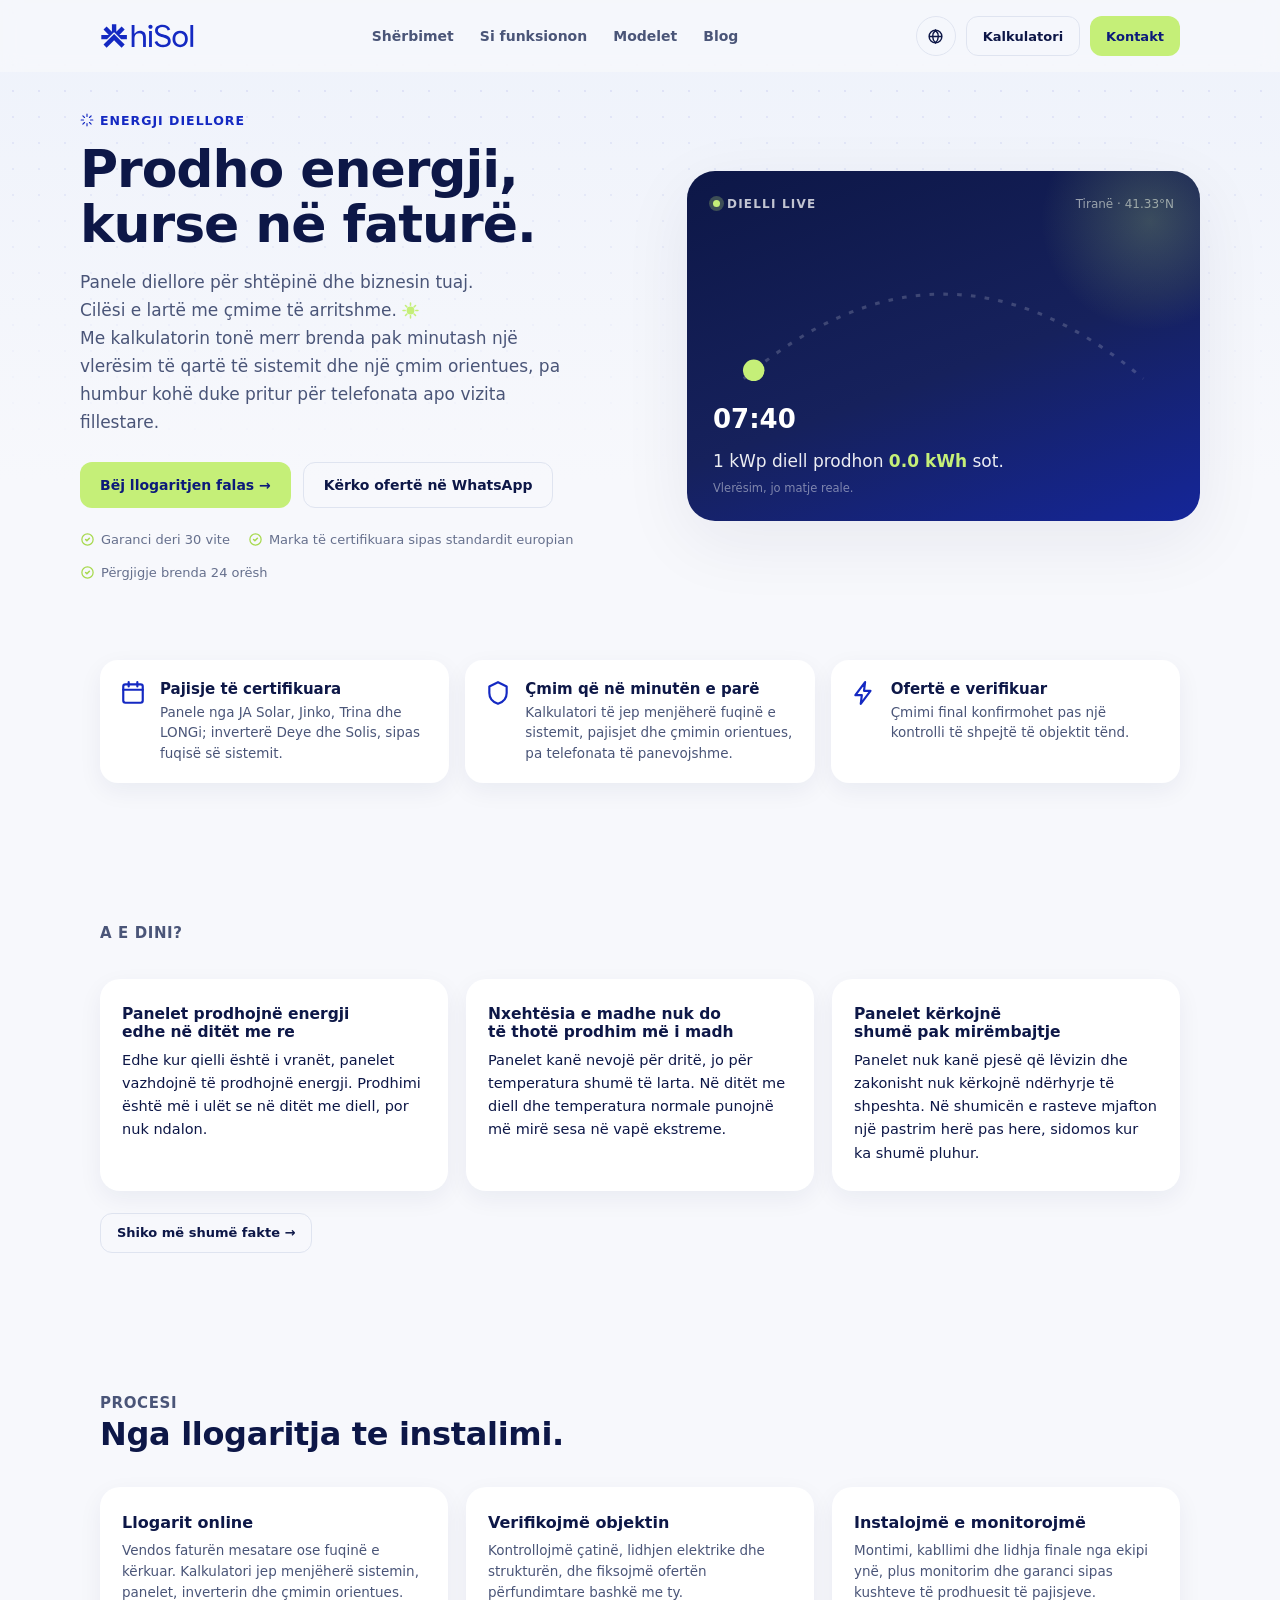
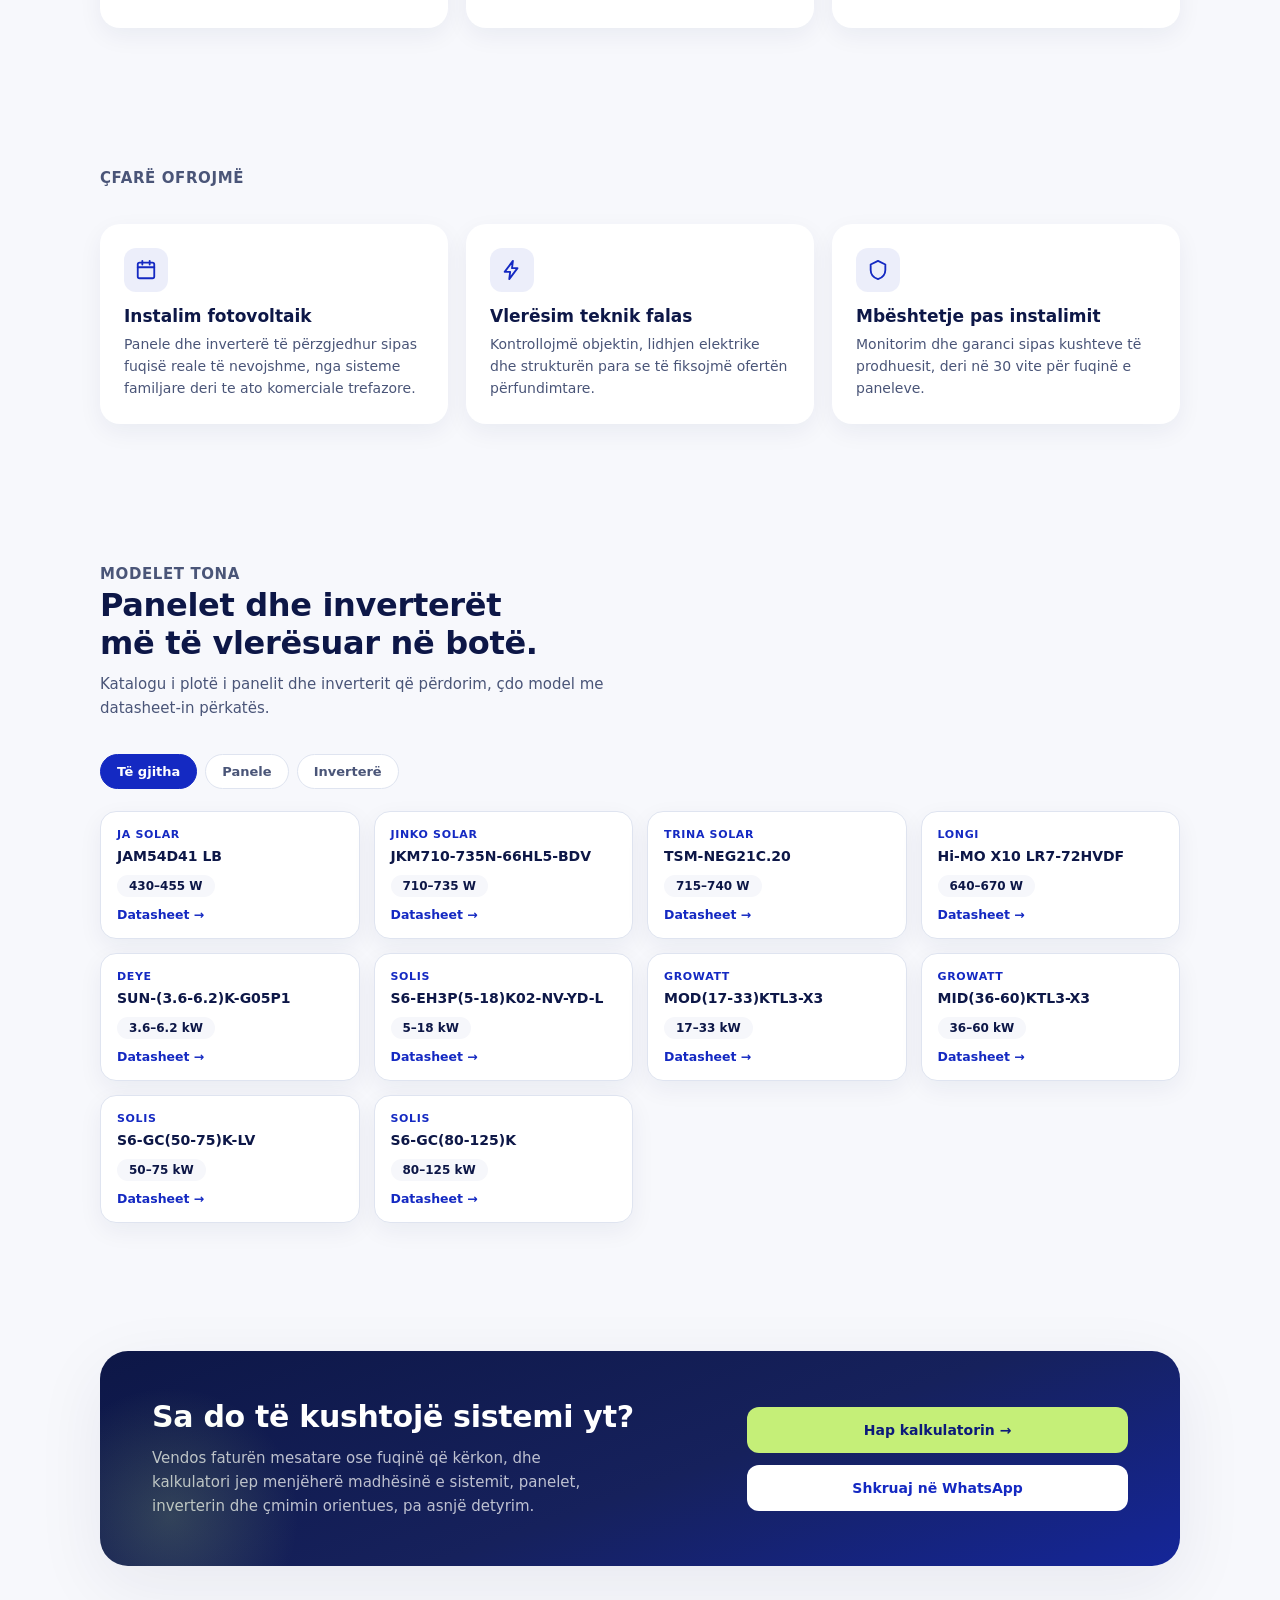
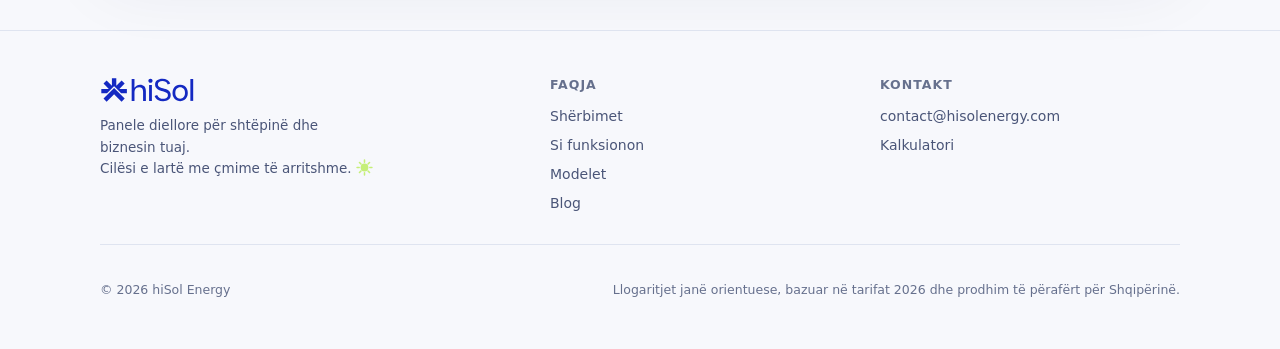
==== commit 8760122d: "Bring back the SQ/EN toggle: globe icon on desktop, footer link on mobile Two data-lang-toggle eleme" ====
--- a/index.html
+++ b/index.html
@@ -97,6 +97,12 @@
 .nav-center a:hover { color: var(--logo-color); }
 @media (min-width: 860px) { .nav-center { display: flex; } }
 .nav-links { display: flex; align-items: center; gap: 10px; }
+.lang-toggle { appearance: none; border: 1px solid var(--border); background: transparent; color: var(--ink); cursor: pointer; }
+.lang-toggle svg { width: 17px; height: 17px; }
+.lang-toggle--icon { display: inline-flex; align-items: center; justify-content: center; width: 40px; height: 40px; border-radius: 50%; flex-shrink: 0; }
+@media (max-width: 859px) { .lang-toggle--icon { display: none; } }
+.lang-toggle--footer { display: none; align-items: center; gap: 5px; border: none; padding: 0; font-size: 12.5px; font-weight: 700; color: var(--muted); }
+@media (max-width: 859px) { .lang-toggle--footer { display: inline-flex; } }
 
 .btn { appearance: none; border: none; cursor: pointer; border-radius: 12px; font-family: var(--font); font-weight: 700; font-size: 14px; padding: 12px 20px; height: 46px; display: inline-flex; align-items: center; justify-content: center; gap: 8px; text-decoration: none; white-space: nowrap; transition: background 0.15s ease, border-color 0.15s ease, transform 0.1s ease; }
 .btn:active { transform: scale(0.98); }
@@ -243,6 +249,7 @@
         <a href="blog.html" data-i18n="nav.blog">Blog</a>
       </nav>
       <div class="nav-links">
+        <button type="button" class="lang-toggle lang-toggle--icon" data-lang-toggle aria-label="Switch to English"><svg viewBox="0 0 24 24" fill="none" stroke="currentColor" stroke-width="2"><circle cx="12" cy="12" r="9"/><path d="M3 12h18M12 3c2.5 2.5 4 5.5 4 9s-1.5 6.5-4 9c-2.5-2.5-4-5.5-4-9s1.5-6.5 4-9Z"/></svg></button>
         <a class="btn btn--outline btn--sm" href="kalkulatori/" data-i18n="nav.calculator">Kalkulatori</a>
         <a class="btn btn--lime btn--sm" href="https://wa.me/?text=Pershendetje%2C%20jam%20i%20interesuar%20per%20te%20vendosur%20panele%20diellore." data-i18n="nav.contact">Kontakt</a>
       </div>
@@ -445,7 +452,10 @@
       </div>
     </div>
     <div class="footer__bottom">
-      <p>© 2026 hiSol Energy</p>
+      <div style="display: flex; align-items: center; gap: 16px;">
+        <p>© 2026 hiSol Energy</p>
+        <button type="button" class="lang-toggle lang-toggle--footer" data-lang-toggle aria-label="Switch to English"><svg viewBox="0 0 24 24" fill="none" stroke="currentColor" stroke-width="2.2"><circle cx="12" cy="12" r="9"/><path d="M3 12h18M12 3c2.5 2.5 4 5.5 4 9s-1.5 6.5-4 9c-2.5-2.5-4-5.5-4-9s1.5-6.5 4-9Z"/></svg><span data-lang-toggle-text>EN</span></button>
+      </div>
       <p data-i18n="home.footerDisclaimer">Llogaritjet janë orientuese, bazuar në tarifat 2026 dhe prodhim të përafërt për Shqipërinë.</p>
     </div>
   </div>
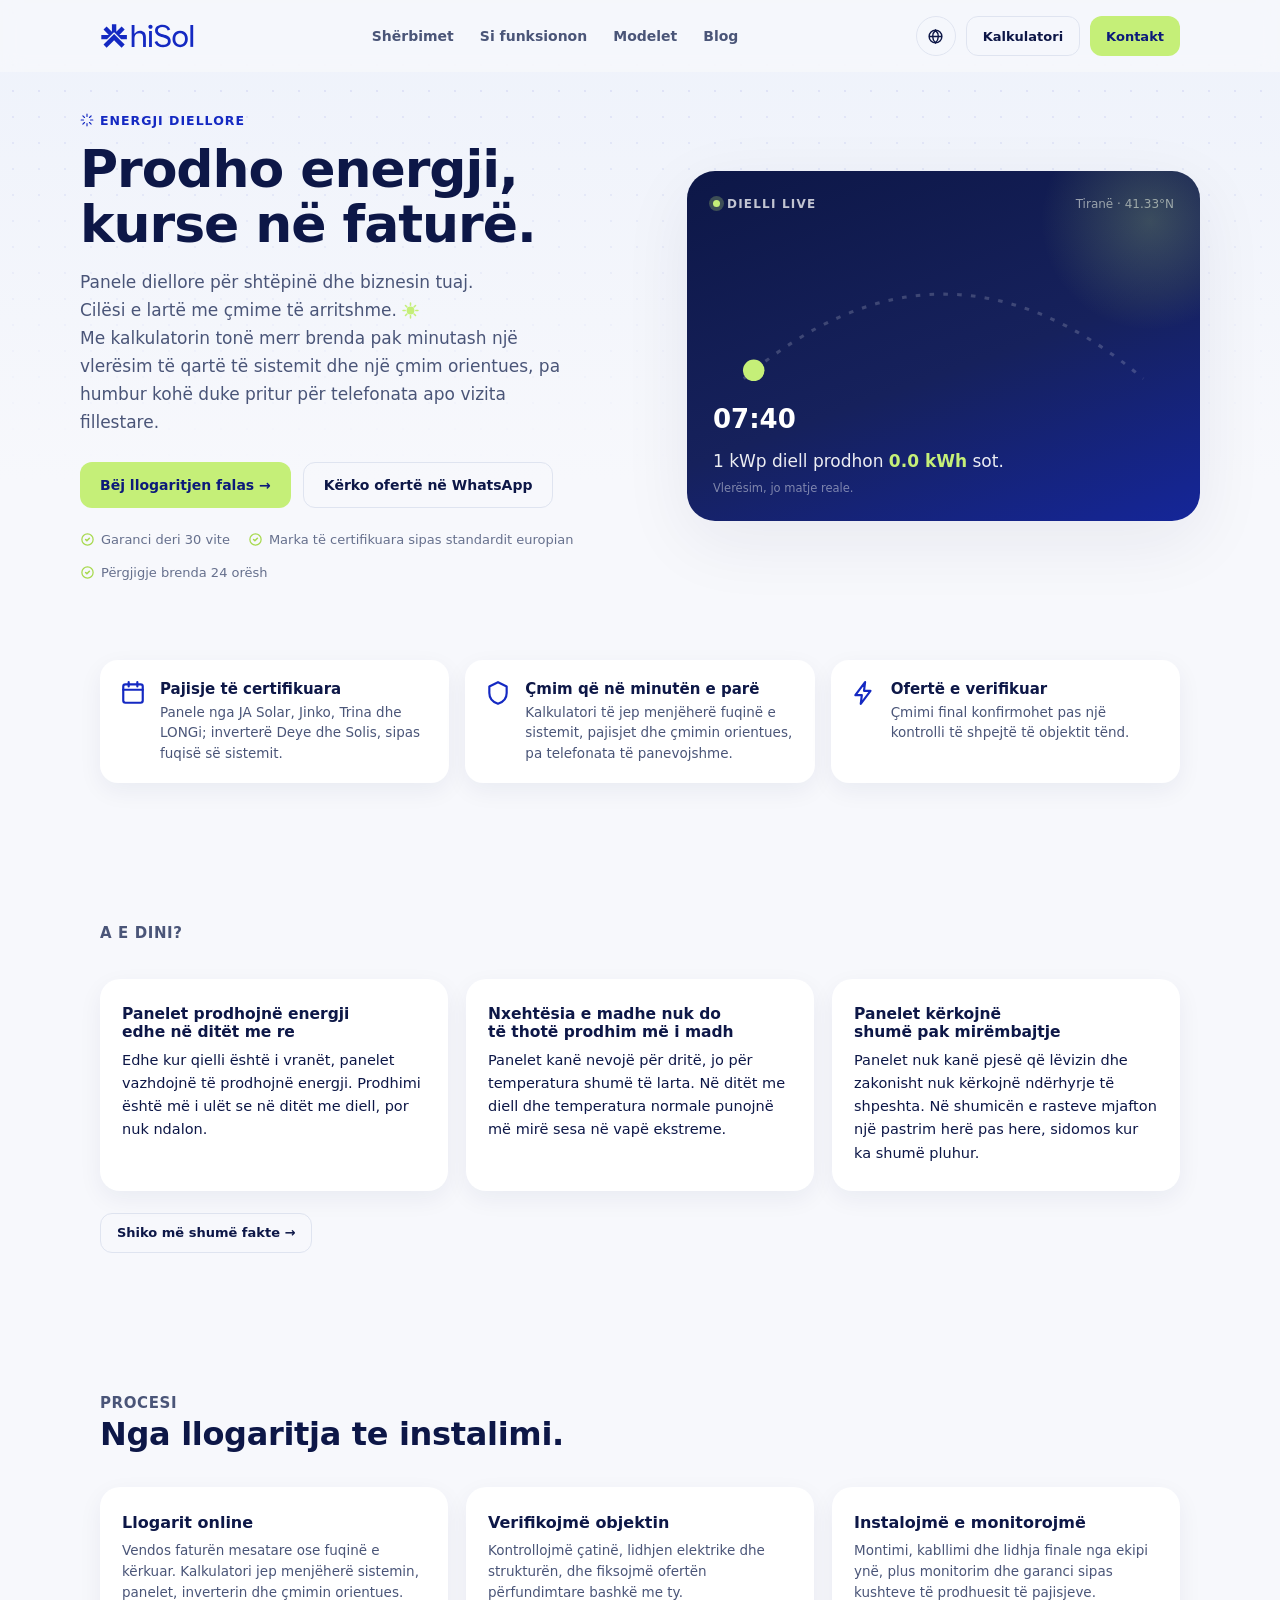
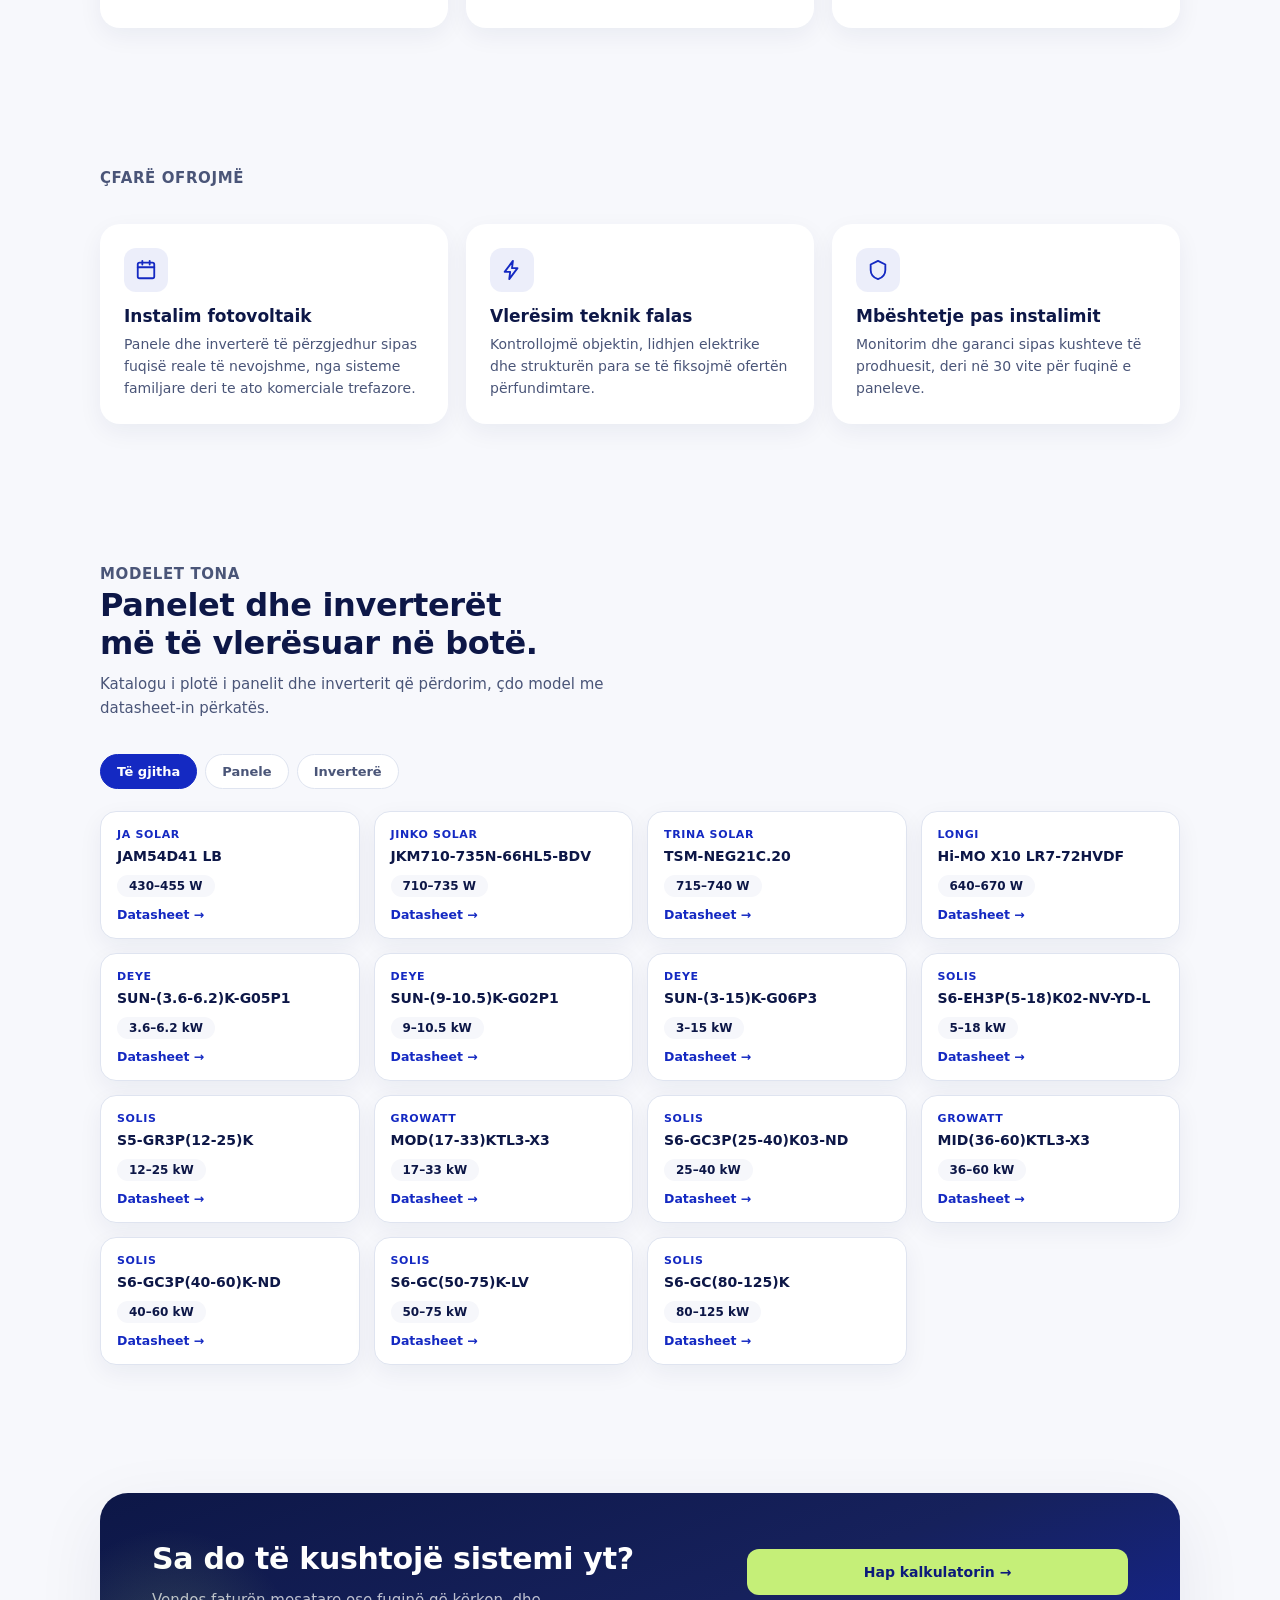
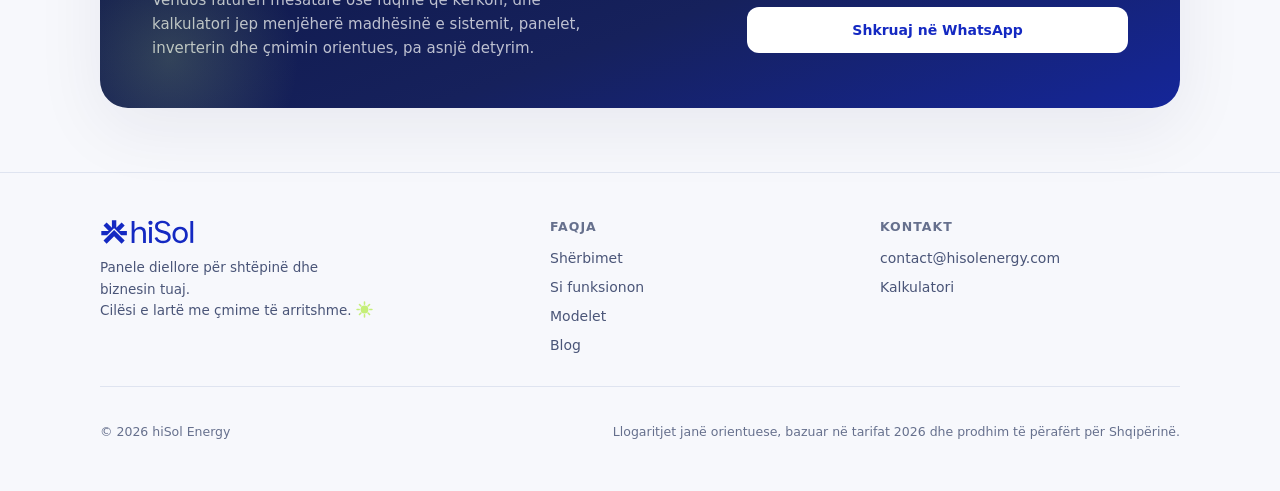
==== commit af7c5892: "Switch inverter selection to Deye (up to 20 kWp) / Solis (above) Replaces the Growatt/Solis-EH3P sch" ====
--- a/index.html
+++ b/index.html
@@ -394,9 +394,14 @@
       <div class="product-card" data-type="panel"><p class="product-card__brand">Trina Solar</p><p class="product-card__model">TSM-NEG21C.20</p><span class="product-card__power">715–740 W</span><a class="product-card__datasheet" href="kalkulatori/datasheets/trina-solar-tsm-neg21c20-740w.pdf" target="_blank" rel="noopener" data-i18n="home.datasheet">Datasheet →</a></div>
       <div class="product-card" data-type="panel"><p class="product-card__brand">LONGi</p><p class="product-card__model">Hi-MO X10 LR7-72HVDF</p><span class="product-card__power">640–670 W</span><a class="product-card__datasheet" href="kalkulatori/datasheets/longi-lr7-72hvdf-640-670w.pdf" target="_blank" rel="noopener" data-i18n="home.datasheet">Datasheet →</a></div>
       <div class="product-card" data-type="inverter"><p class="product-card__brand">Deye</p><p class="product-card__model">SUN-(3.6-6.2)K-G05P1</p><span class="product-card__power">3.6–6.2 kW</span><a class="product-card__datasheet" href="kalkulatori/datasheets/deye-mono-3.6-6.2kw.pdf" target="_blank" rel="noopener" data-i18n="home.datasheet">Datasheet →</a></div>
+      <div class="product-card" data-type="inverter"><p class="product-card__brand">Deye</p><p class="product-card__model">SUN-(9-10.5)K-G02P1</p><span class="product-card__power">9–10.5 kW</span><a class="product-card__datasheet" href="kalkulatori/datasheets/deye-mono-9-10.5kw.pdf" target="_blank" rel="noopener" data-i18n="home.datasheet">Datasheet →</a></div>
+      <div class="product-card" data-type="inverter"><p class="product-card__brand">Deye</p><p class="product-card__model">SUN-(3-15)K-G06P3</p><span class="product-card__power">3–15 kW</span><a class="product-card__datasheet" href="kalkulatori/datasheets/deye-trefazor-3-15kw.pdf" target="_blank" rel="noopener" data-i18n="home.datasheet">Datasheet →</a></div>
       <div class="product-card" data-type="inverter"><p class="product-card__brand">Solis</p><p class="product-card__model">S6-EH3P(5-18)K02-NV-YD-L</p><span class="product-card__power">5–18 kW</span><a class="product-card__datasheet" href="kalkulatori/datasheets/solis-eh3p-15-18kw-parallel.pdf" target="_blank" rel="noopener" data-i18n="home.datasheet">Datasheet →</a></div>
+      <div class="product-card" data-type="inverter"><p class="product-card__brand">Solis</p><p class="product-card__model">S5-GR3P(12-25)K</p><span class="product-card__power">12–25 kW</span><a class="product-card__datasheet" href="kalkulatori/datasheets/solis-gr3p-12-25kw.pdf" target="_blank" rel="noopener" data-i18n="home.datasheet">Datasheet →</a></div>
       <div class="product-card" data-type="inverter"><p class="product-card__brand">Growatt</p><p class="product-card__model">MOD(17-33)KTL3-X3</p><span class="product-card__power">17–33 kW</span><a class="product-card__datasheet" href="kalkulatori/datasheets/growatt-mod-17-33kw.pdf" target="_blank" rel="noopener" data-i18n="home.datasheet">Datasheet →</a></div>
+      <div class="product-card" data-type="inverter"><p class="product-card__brand">Solis</p><p class="product-card__model">S6-GC3P(25-40)K03-ND</p><span class="product-card__power">25–40 kW</span><a class="product-card__datasheet" href="kalkulatori/datasheets/solis-gc3p-25-40kw.pdf" target="_blank" rel="noopener" data-i18n="home.datasheet">Datasheet →</a></div>
       <div class="product-card" data-type="inverter"><p class="product-card__brand">Growatt</p><p class="product-card__model">MID(36-60)KTL3-X3</p><span class="product-card__power">36–60 kW</span><a class="product-card__datasheet" href="kalkulatori/datasheets/growatt-mid-36-60kw.pdf" target="_blank" rel="noopener" data-i18n="home.datasheet">Datasheet →</a></div>
+      <div class="product-card" data-type="inverter"><p class="product-card__brand">Solis</p><p class="product-card__model">S6-GC3P(40-60)K-ND</p><span class="product-card__power">40–60 kW</span><a class="product-card__datasheet" href="kalkulatori/datasheets/solis-gc3p-40-60kw.pdf" target="_blank" rel="noopener" data-i18n="home.datasheet">Datasheet →</a></div>
       <div class="product-card" data-type="inverter"><p class="product-card__brand">Solis</p><p class="product-card__model">S6-GC(50-75)K-LV</p><span class="product-card__power">50–75 kW</span><a class="product-card__datasheet" href="kalkulatori/datasheets/solis-trefazor-50-75kw.pdf" target="_blank" rel="noopener" data-i18n="home.datasheet">Datasheet →</a></div>
       <div class="product-card" data-type="inverter"><p class="product-card__brand">Solis</p><p class="product-card__model">S6-GC(80-125)K</p><span class="product-card__power">80–125 kW</span><a class="product-card__datasheet" href="kalkulatori/datasheets/solis-trefazor-80-125kw.pdf" target="_blank" rel="noopener" data-i18n="home.datasheet">Datasheet →</a></div>
     </div>
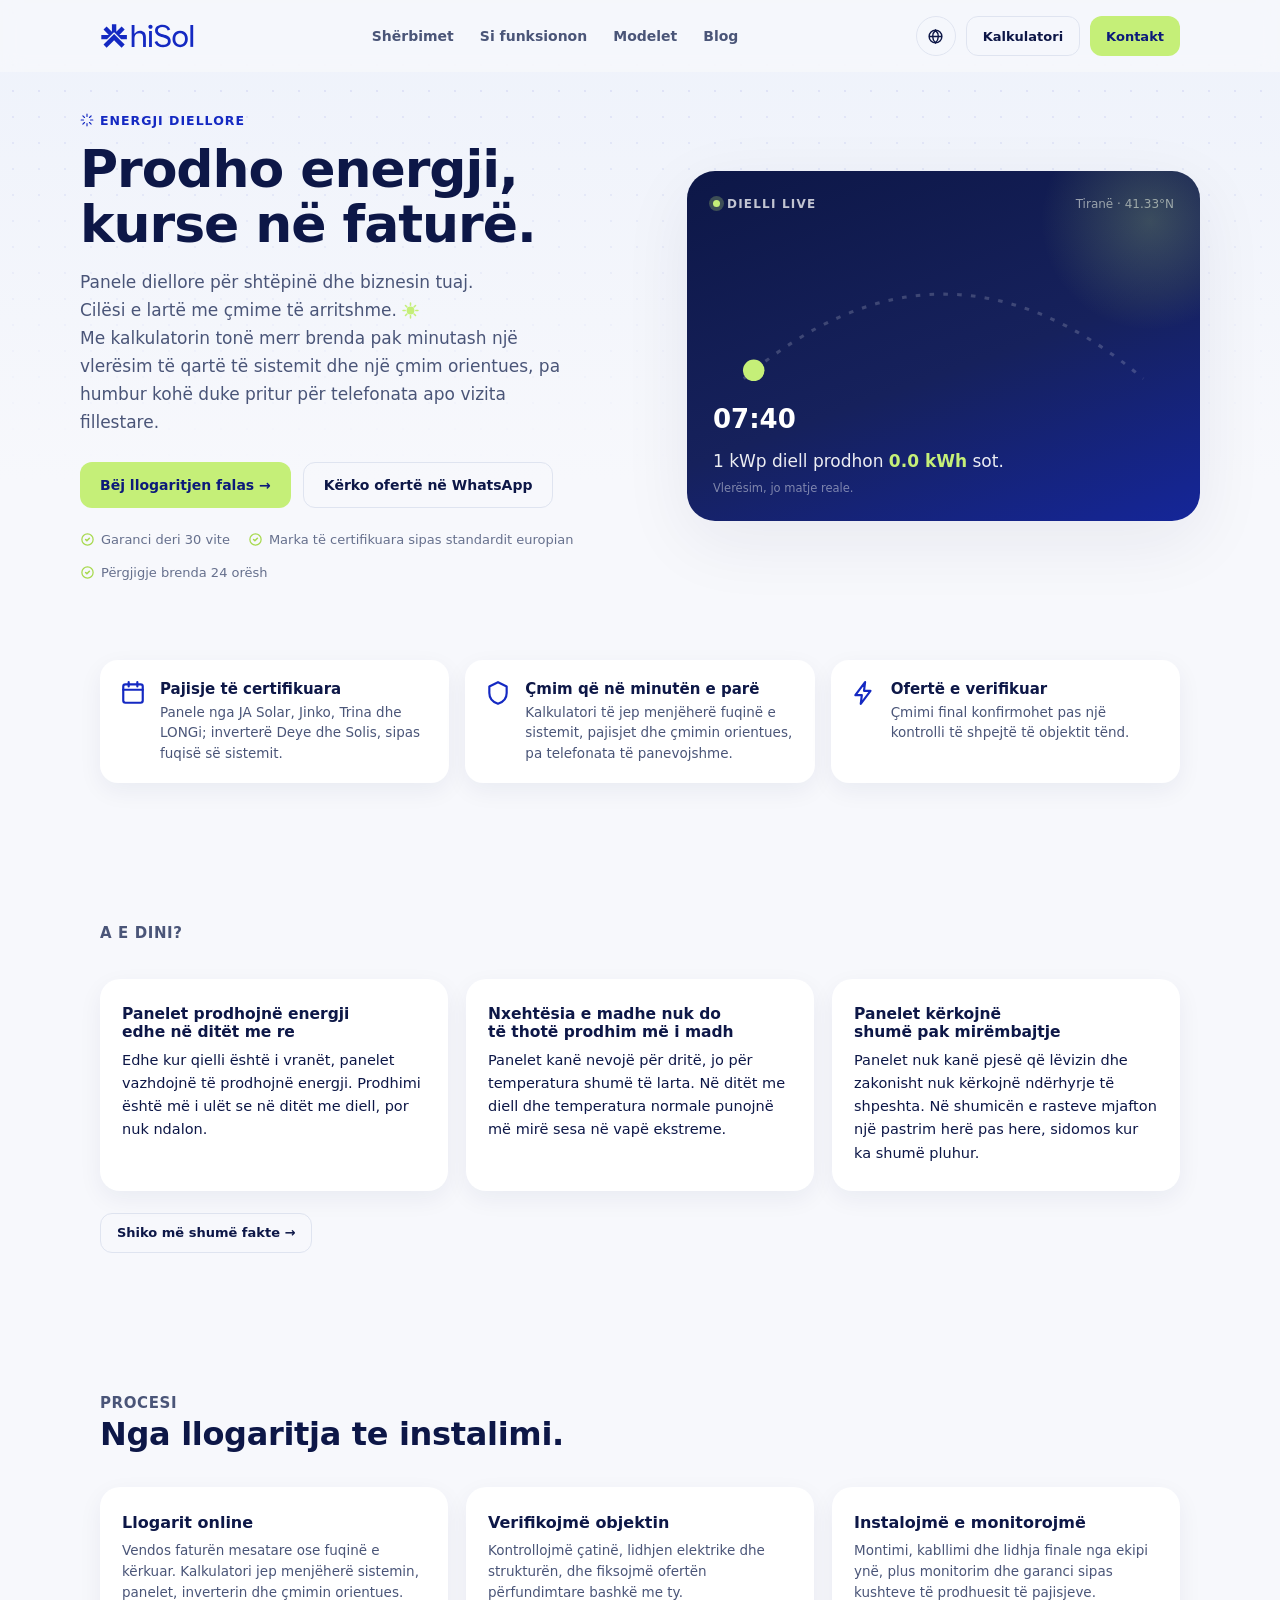
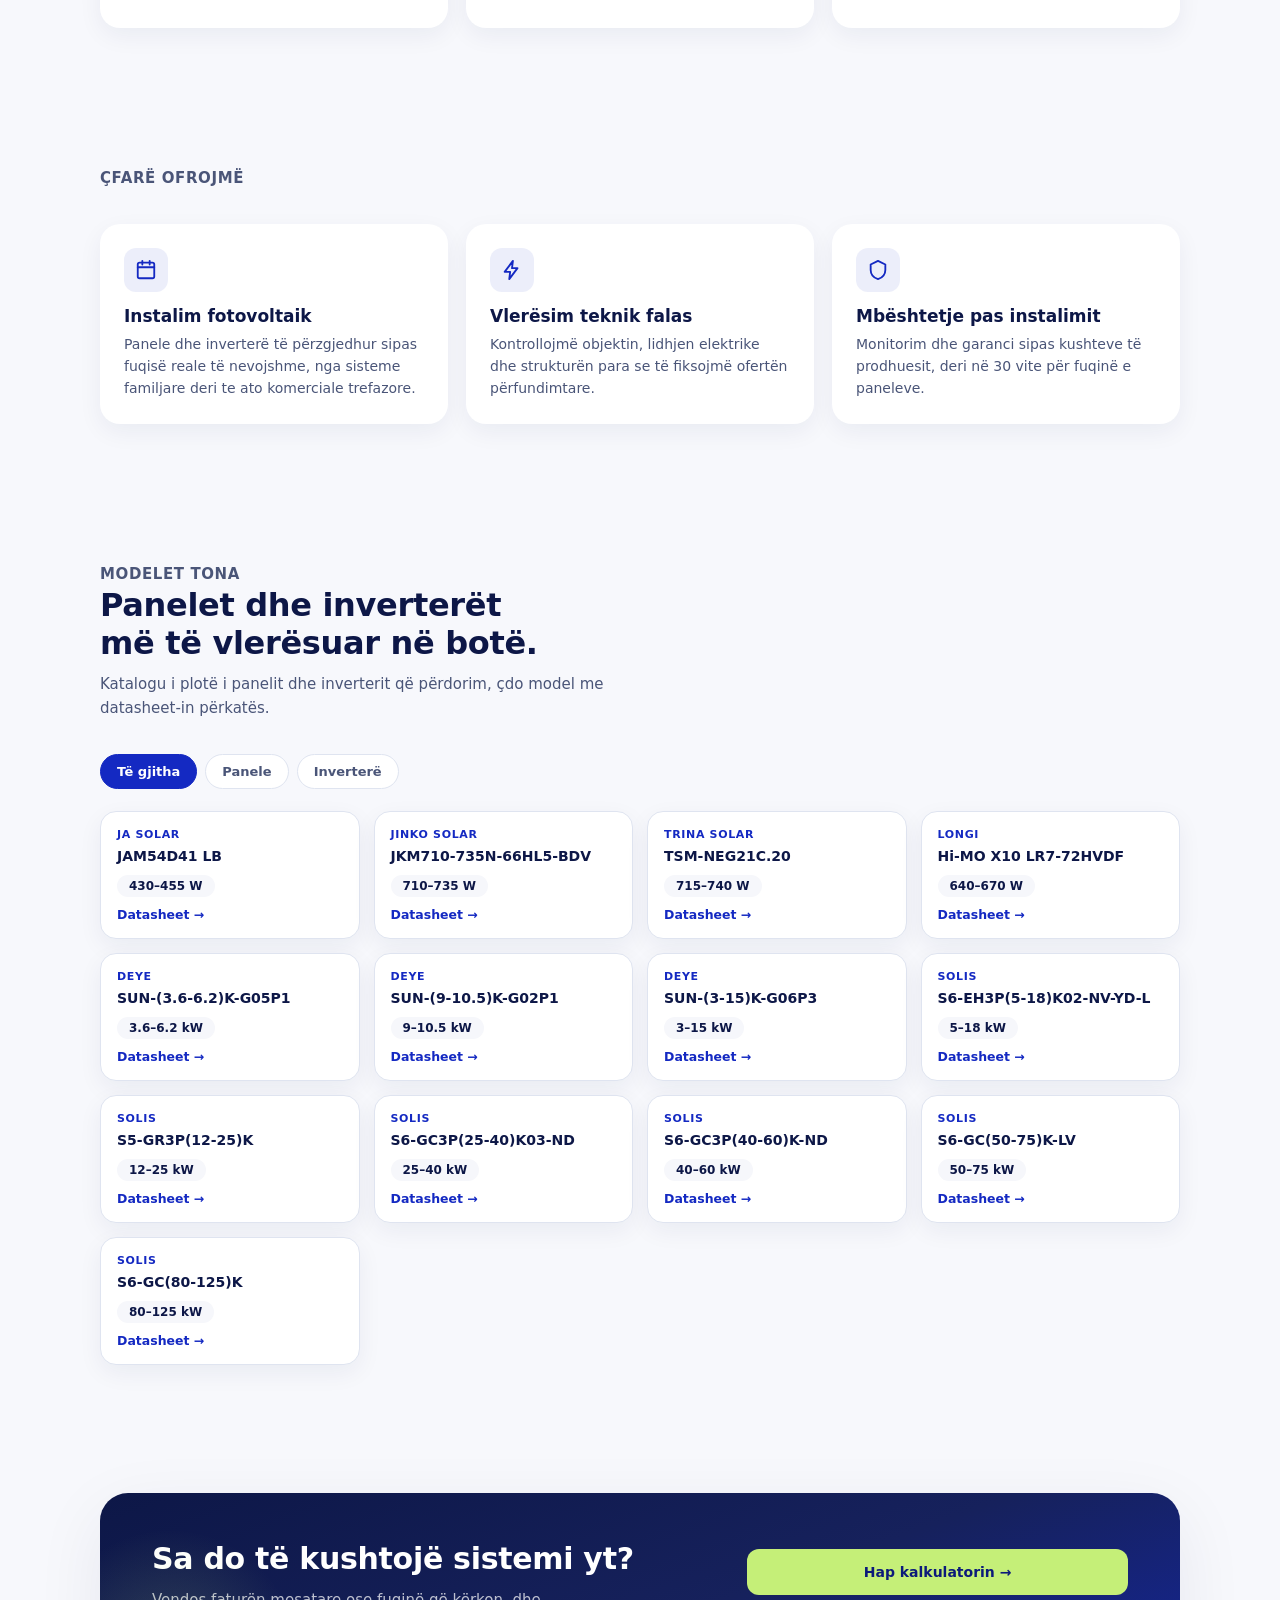
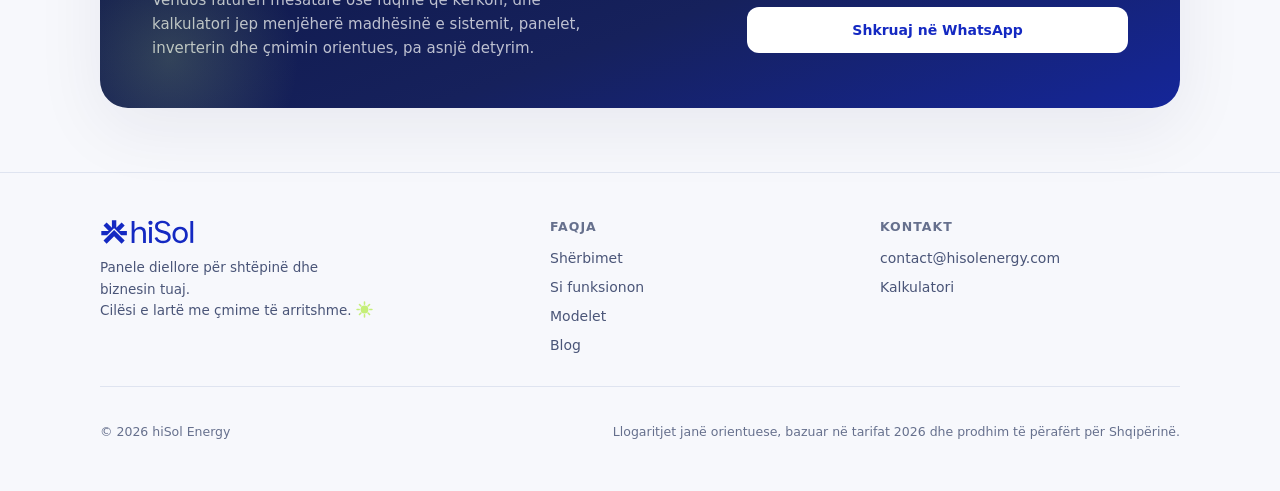
==== commit 9c18c1c2: "Switch residential panel to JAM54D40, remove Growatt entirely JA Solar JAM54D40-455/LB replaces JAM5" ====
--- a/index.html
+++ b/index.html
@@ -398,9 +398,7 @@
       <div class="product-card" data-type="inverter"><p class="product-card__brand">Deye</p><p class="product-card__model">SUN-(3-15)K-G06P3</p><span class="product-card__power">3–15 kW</span><a class="product-card__datasheet" href="kalkulatori/datasheets/deye-trefazor-3-15kw.pdf" target="_blank" rel="noopener" data-i18n="home.datasheet">Datasheet →</a></div>
       <div class="product-card" data-type="inverter"><p class="product-card__brand">Solis</p><p class="product-card__model">S6-EH3P(5-18)K02-NV-YD-L</p><span class="product-card__power">5–18 kW</span><a class="product-card__datasheet" href="kalkulatori/datasheets/solis-eh3p-15-18kw-parallel.pdf" target="_blank" rel="noopener" data-i18n="home.datasheet">Datasheet →</a></div>
       <div class="product-card" data-type="inverter"><p class="product-card__brand">Solis</p><p class="product-card__model">S5-GR3P(12-25)K</p><span class="product-card__power">12–25 kW</span><a class="product-card__datasheet" href="kalkulatori/datasheets/solis-gr3p-12-25kw.pdf" target="_blank" rel="noopener" data-i18n="home.datasheet">Datasheet →</a></div>
-      <div class="product-card" data-type="inverter"><p class="product-card__brand">Growatt</p><p class="product-card__model">MOD(17-33)KTL3-X3</p><span class="product-card__power">17–33 kW</span><a class="product-card__datasheet" href="kalkulatori/datasheets/growatt-mod-17-33kw.pdf" target="_blank" rel="noopener" data-i18n="home.datasheet">Datasheet →</a></div>
       <div class="product-card" data-type="inverter"><p class="product-card__brand">Solis</p><p class="product-card__model">S6-GC3P(25-40)K03-ND</p><span class="product-card__power">25–40 kW</span><a class="product-card__datasheet" href="kalkulatori/datasheets/solis-gc3p-25-40kw.pdf" target="_blank" rel="noopener" data-i18n="home.datasheet">Datasheet →</a></div>
-      <div class="product-card" data-type="inverter"><p class="product-card__brand">Growatt</p><p class="product-card__model">MID(36-60)KTL3-X3</p><span class="product-card__power">36–60 kW</span><a class="product-card__datasheet" href="kalkulatori/datasheets/growatt-mid-36-60kw.pdf" target="_blank" rel="noopener" data-i18n="home.datasheet">Datasheet →</a></div>
       <div class="product-card" data-type="inverter"><p class="product-card__brand">Solis</p><p class="product-card__model">S6-GC3P(40-60)K-ND</p><span class="product-card__power">40–60 kW</span><a class="product-card__datasheet" href="kalkulatori/datasheets/solis-gc3p-40-60kw.pdf" target="_blank" rel="noopener" data-i18n="home.datasheet">Datasheet →</a></div>
       <div class="product-card" data-type="inverter"><p class="product-card__brand">Solis</p><p class="product-card__model">S6-GC(50-75)K-LV</p><span class="product-card__power">50–75 kW</span><a class="product-card__datasheet" href="kalkulatori/datasheets/solis-trefazor-50-75kw.pdf" target="_blank" rel="noopener" data-i18n="home.datasheet">Datasheet →</a></div>
       <div class="product-card" data-type="inverter"><p class="product-card__brand">Solis</p><p class="product-card__model">S6-GC(80-125)K</p><span class="product-card__power">80–125 kW</span><a class="product-card__datasheet" href="kalkulatori/datasheets/solis-trefazor-80-125kw.pdf" target="_blank" rel="noopener" data-i18n="home.datasheet">Datasheet →</a></div>
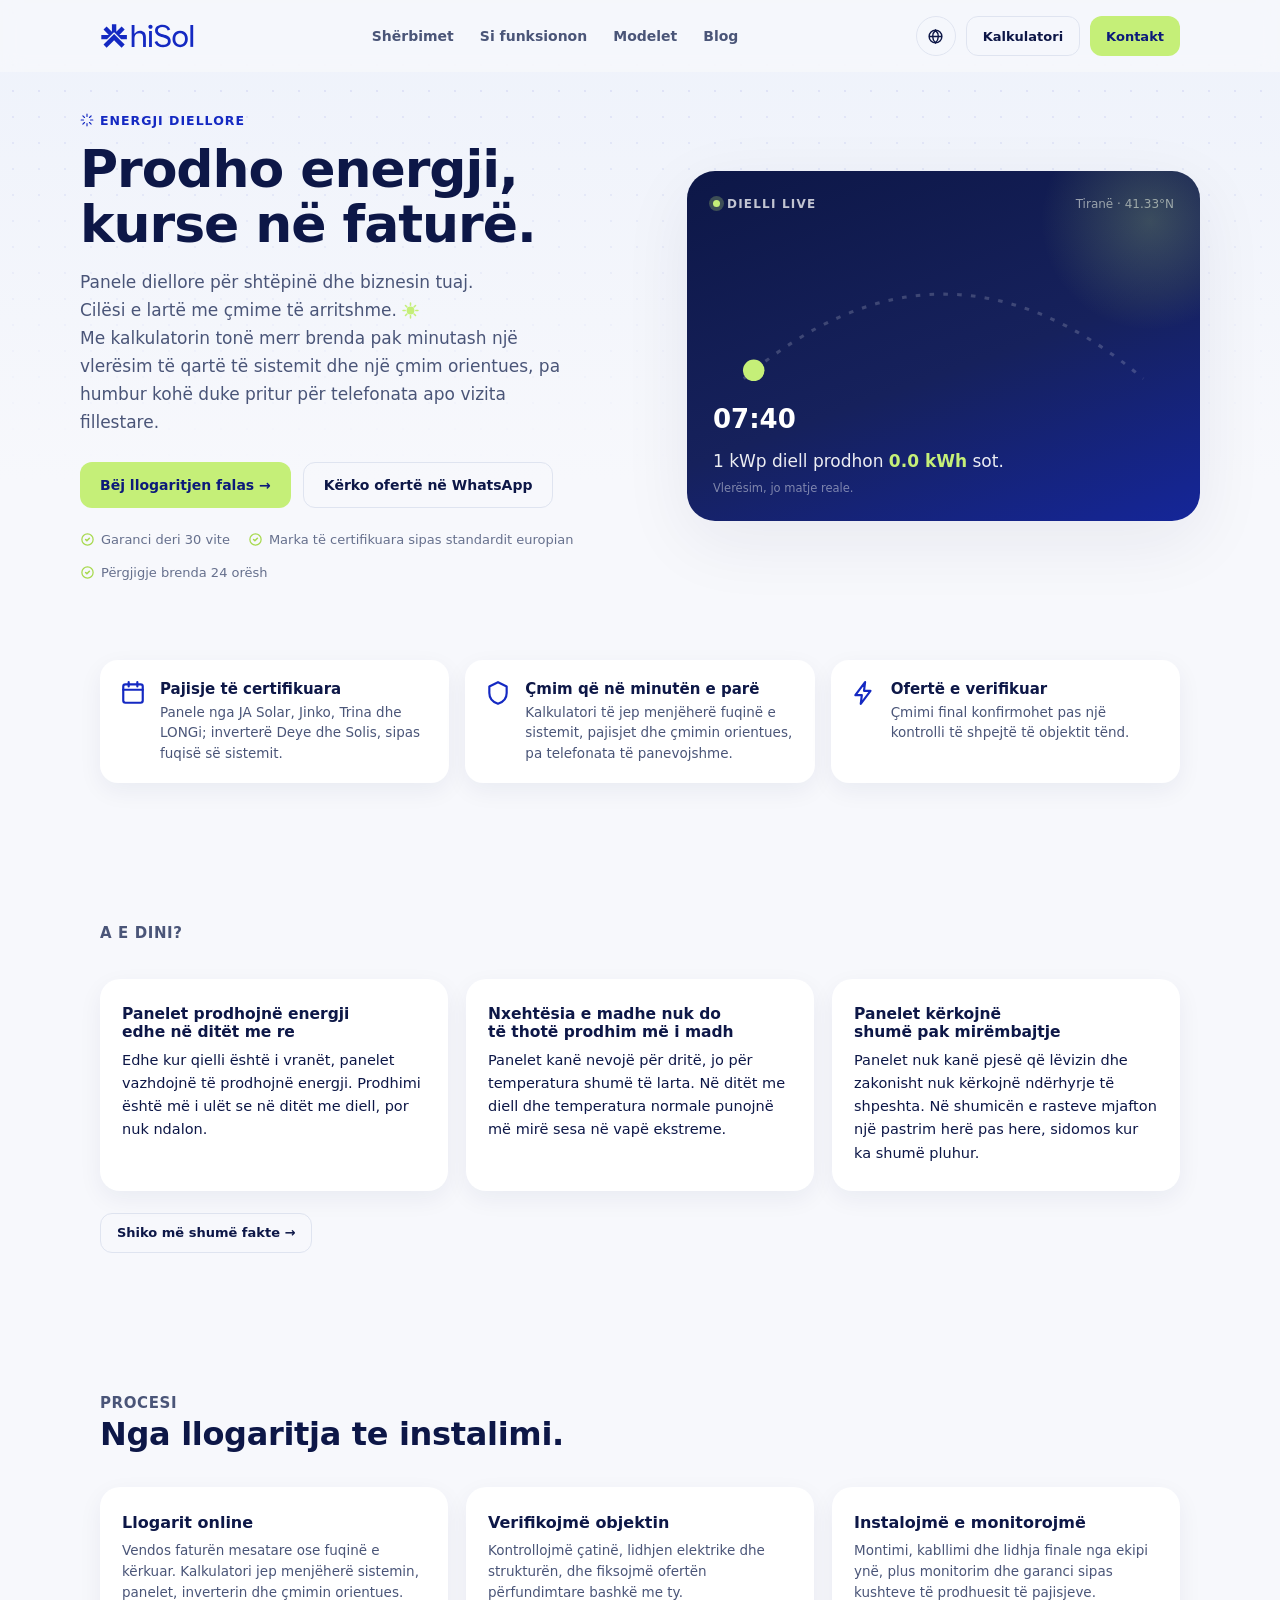
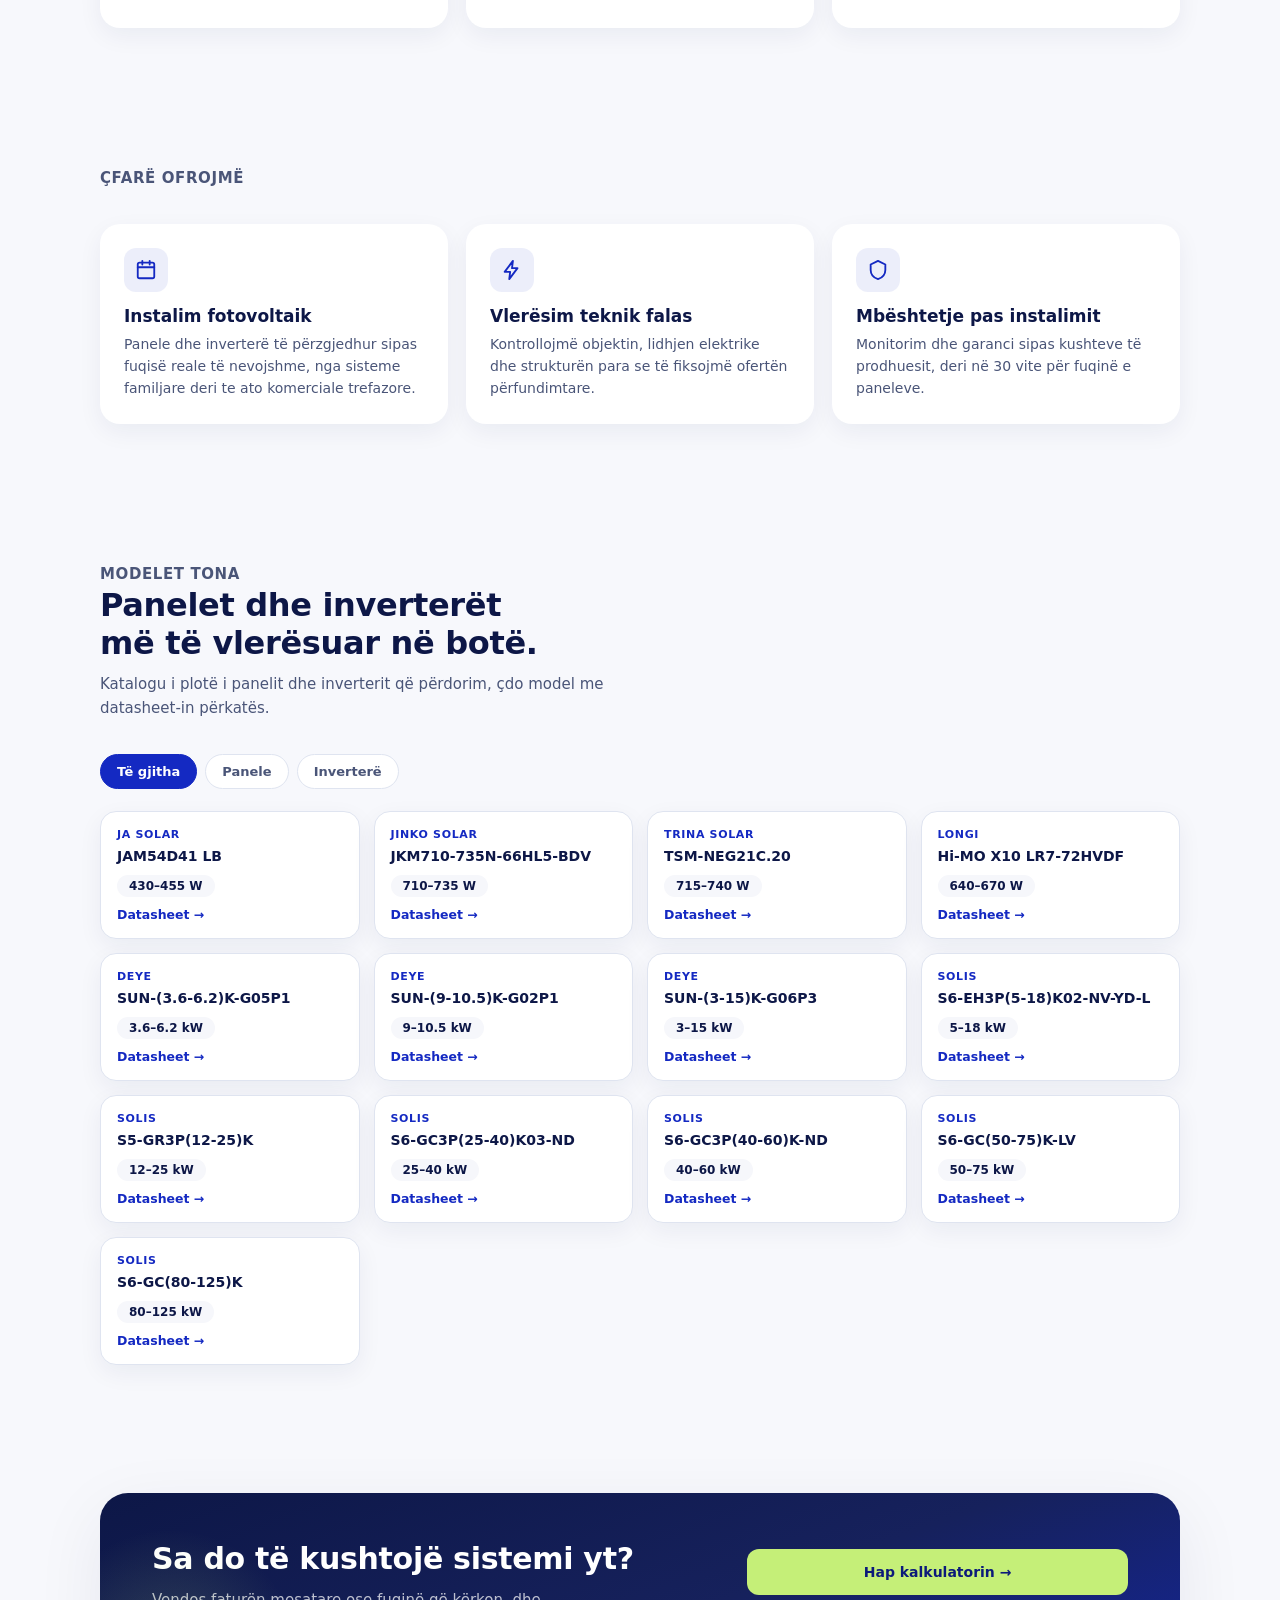
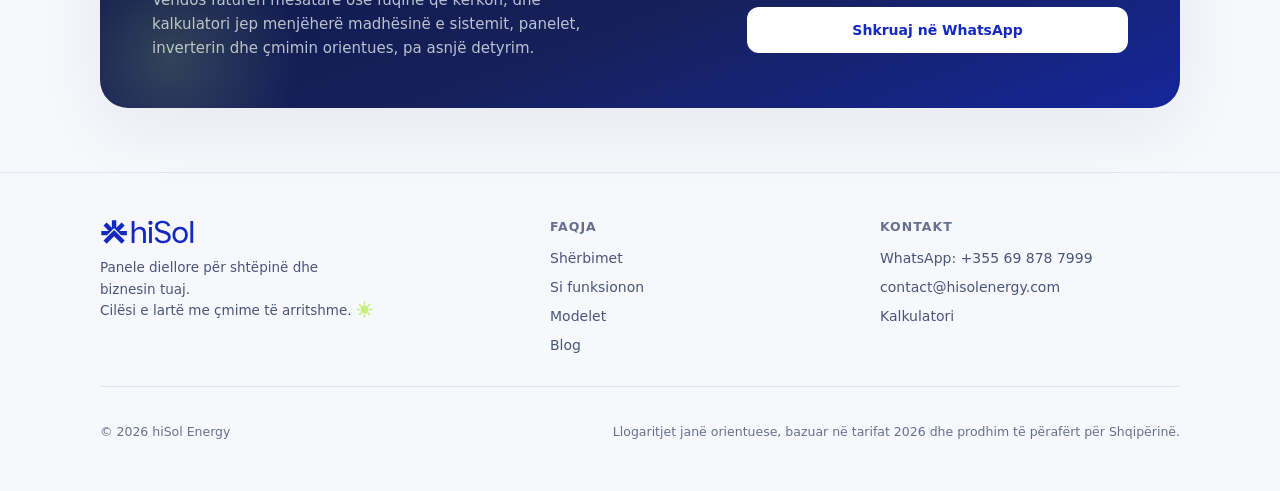
==== commit aac8c578: "Reconcile branch with main: keep new pricing tiers, WhatsApp number, PDF share sheet, catalog back b" ====
--- a/index.html
+++ b/index.html
@@ -251,7 +251,7 @@
       <div class="nav-links">
         <button type="button" class="lang-toggle lang-toggle--icon" data-lang-toggle aria-label="Switch to English"><svg viewBox="0 0 24 24" fill="none" stroke="currentColor" stroke-width="2"><circle cx="12" cy="12" r="9"/><path d="M3 12h18M12 3c2.5 2.5 4 5.5 4 9s-1.5 6.5-4 9c-2.5-2.5-4-5.5-4-9s1.5-6.5 4-9Z"/></svg></button>
         <a class="btn btn--outline btn--sm" href="kalkulatori/" data-i18n="nav.calculator">Kalkulatori</a>
-        <a class="btn btn--lime btn--sm" href="https://wa.me/?text=Pershendetje%2C%20jam%20i%20interesuar%20per%20te%20vendosur%20panele%20diellore." data-i18n="nav.contact">Kontakt</a>
+        <a class="btn btn--lime btn--sm" href="https://wa.me/355698787999?text=Pershendetje%2C%20jam%20i%20interesuar%20per%20te%20vendosur%20panele%20diellore." data-i18n="nav.contact">Kontakt</a>
       </div>
     </div>
   </header>
@@ -266,7 +266,7 @@
       <p class="hero__lead"><span data-i18n="home.heroLead1">Panele diellore për shtëpinë dhe biznesin&nbsp;tuaj.</span><br/><span data-i18n="home.heroLead2">Cilësi e lartë me çmime të arritshme.</span> <svg width="17" height="17" viewBox="0 0 24 24" fill="none" style="vertical-align:-3px;"><circle cx="12" cy="12" r="5.5" fill="#c5ef78"/><g stroke="#c5ef78" stroke-width="2.2" stroke-linecap="round"><path d="M12 1.5v3"/><path d="M12 19.5v3"/><path d="M22.5 12h-3"/><path d="M4.5 12h-3"/><path d="M19.1 4.9l-2.1 2.1"/><path d="M7 17l-2.1 2.1"/><path d="M19.1 19.1l-2.1-2.1"/><path d="M7 7 4.9 4.9"/></g></svg><br/><span data-i18n="home.heroLead3">Me kalkulatorin tonë merr brenda pak minutash një vlerësim të qartë të sistemit dhe një çmim orientues, pa humbur kohë duke pritur për telefonata apo vizita fillestare.</span></p>
       <div class="hero__actions">
         <a class="btn btn--lime" href="kalkulatori/" data-i18n="home.ctaCalc">Bëj llogaritjen falas →</a>
-        <a class="btn btn--outline" href="https://wa.me/?text=Pershendetje%2C%20jam%20i%20interesuar%20per%20te%20vendosur%20panele%20diellore." data-i18n="home.ctaWhatsapp">Kërko ofertë në WhatsApp</a>
+        <a class="btn btn--outline" href="https://wa.me/355698787999?text=Pershendetje%2C%20jam%20i%20interesuar%20per%20te%20vendosur%20panele%20diellore." data-i18n="home.ctaWhatsapp">Kërko ofertë në WhatsApp</a>
       </div>
       <div class="hero__trust">
         <span><svg viewBox="0 0 24 24" fill="none"><path d="M9 12l2 2 4-4" stroke="currentColor" stroke-width="2.5" stroke-linecap="round" stroke-linejoin="round"/><circle cx="12" cy="12" r="9" stroke="currentColor" stroke-width="2"/></svg><span data-i18n="home.trust1">Garanci deri 30 vite</span></span>
@@ -413,7 +413,7 @@
       </div>
       <div class="calc-cta__actions">
         <a class="btn btn--lime" href="kalkulatori/" data-i18n="home.calcOpen">Hap kalkulatorin →</a>
-        <a class="btn btn--white" href="https://wa.me/?text=Pershendetje%2C%20jam%20i%20interesuar%20per%20te%20vendosur%20panele%20diellore." data-i18n="home.calcWhatsapp">Shkruaj në WhatsApp</a>
+        <a class="btn btn--white" href="https://wa.me/355698787999?text=Pershendetje%2C%20jam%20i%20interesuar%20per%20te%20vendosur%20panele%20diellore." data-i18n="home.calcWhatsapp">Shkruaj në WhatsApp</a>
       </div>
     </div>
   </section>
@@ -449,6 +449,7 @@
       <div class="footer__col">
         <h4 data-i18n="home.footerContact">Kontakt</h4>
         <ul>
+          <li><a href="https://wa.me/355698787999">WhatsApp: +355 69 878 7999</a></li>
           <li><a href="mailto:contact@hisolenergy.com">contact@hisolenergy.com</a></li>
           <li><a href="kalkulatori/" data-i18n="home.footerCalculator">Kalkulatori</a></li>
         </ul>
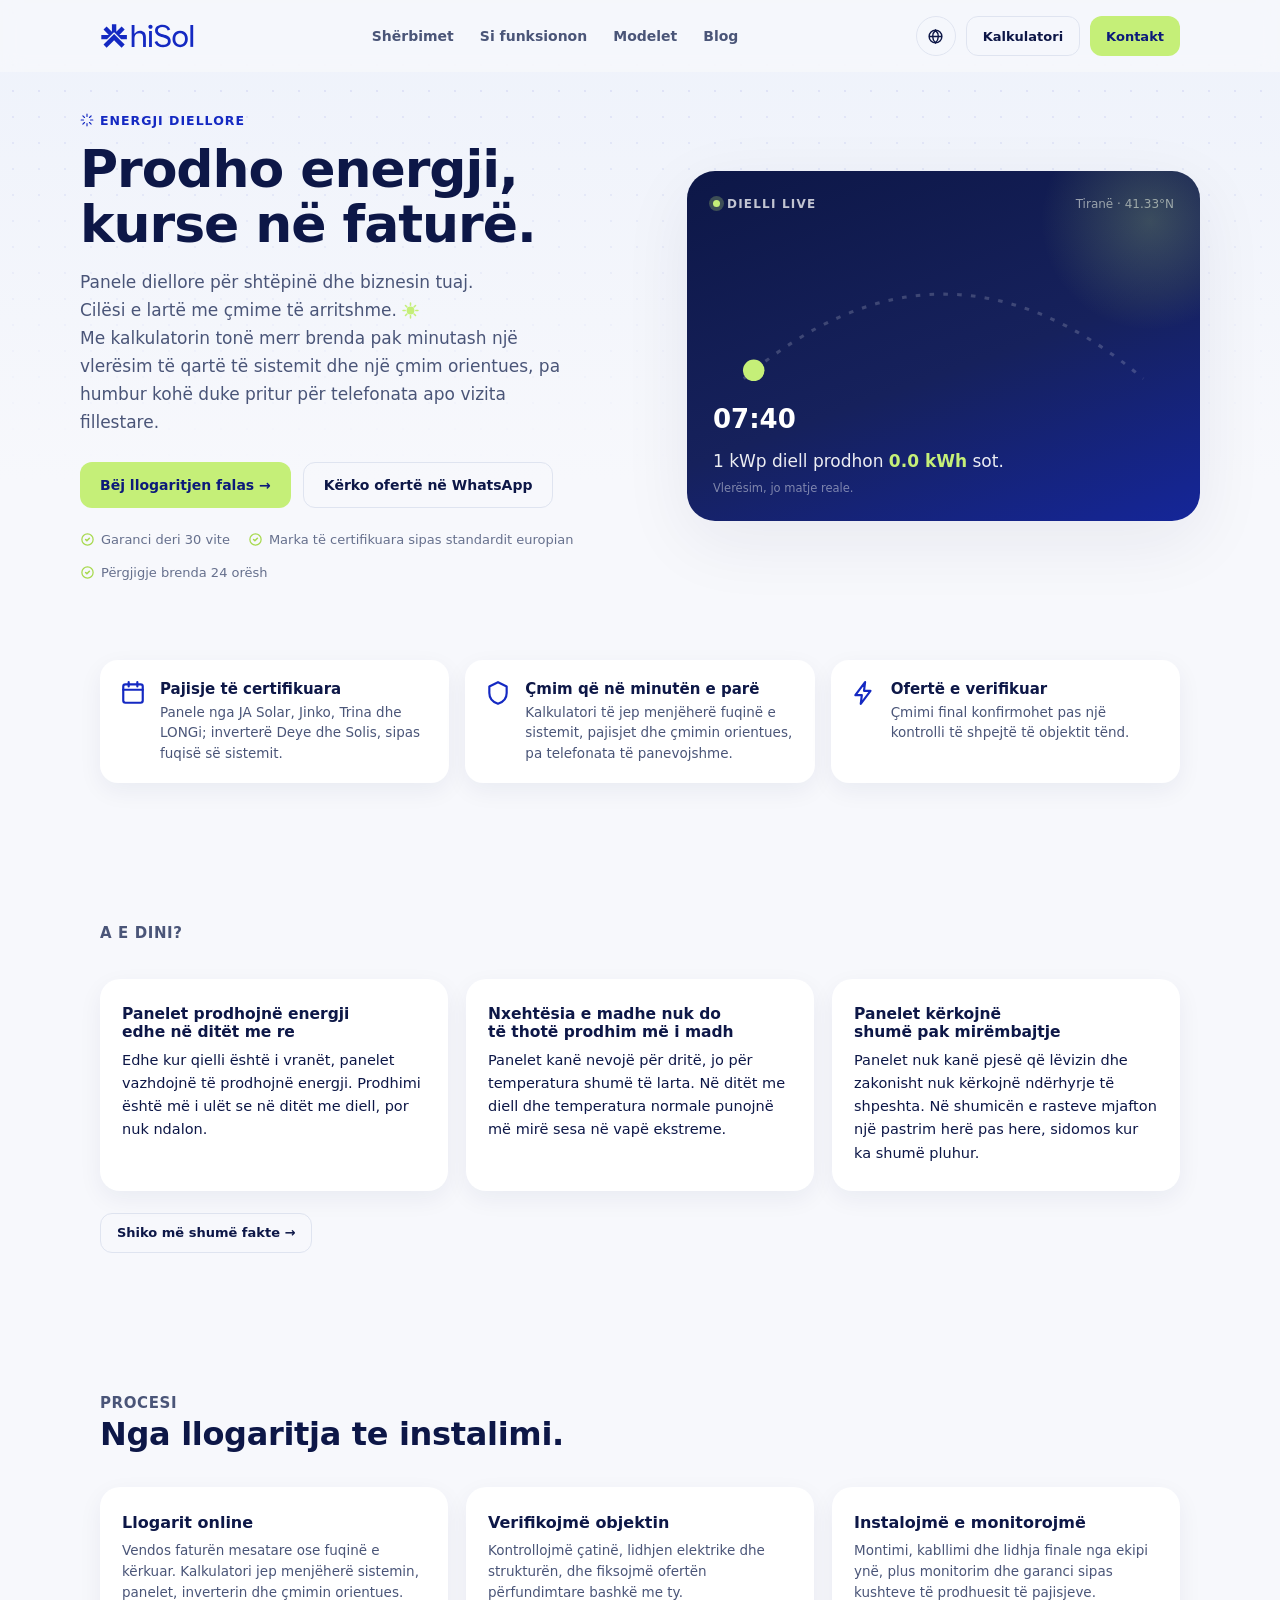
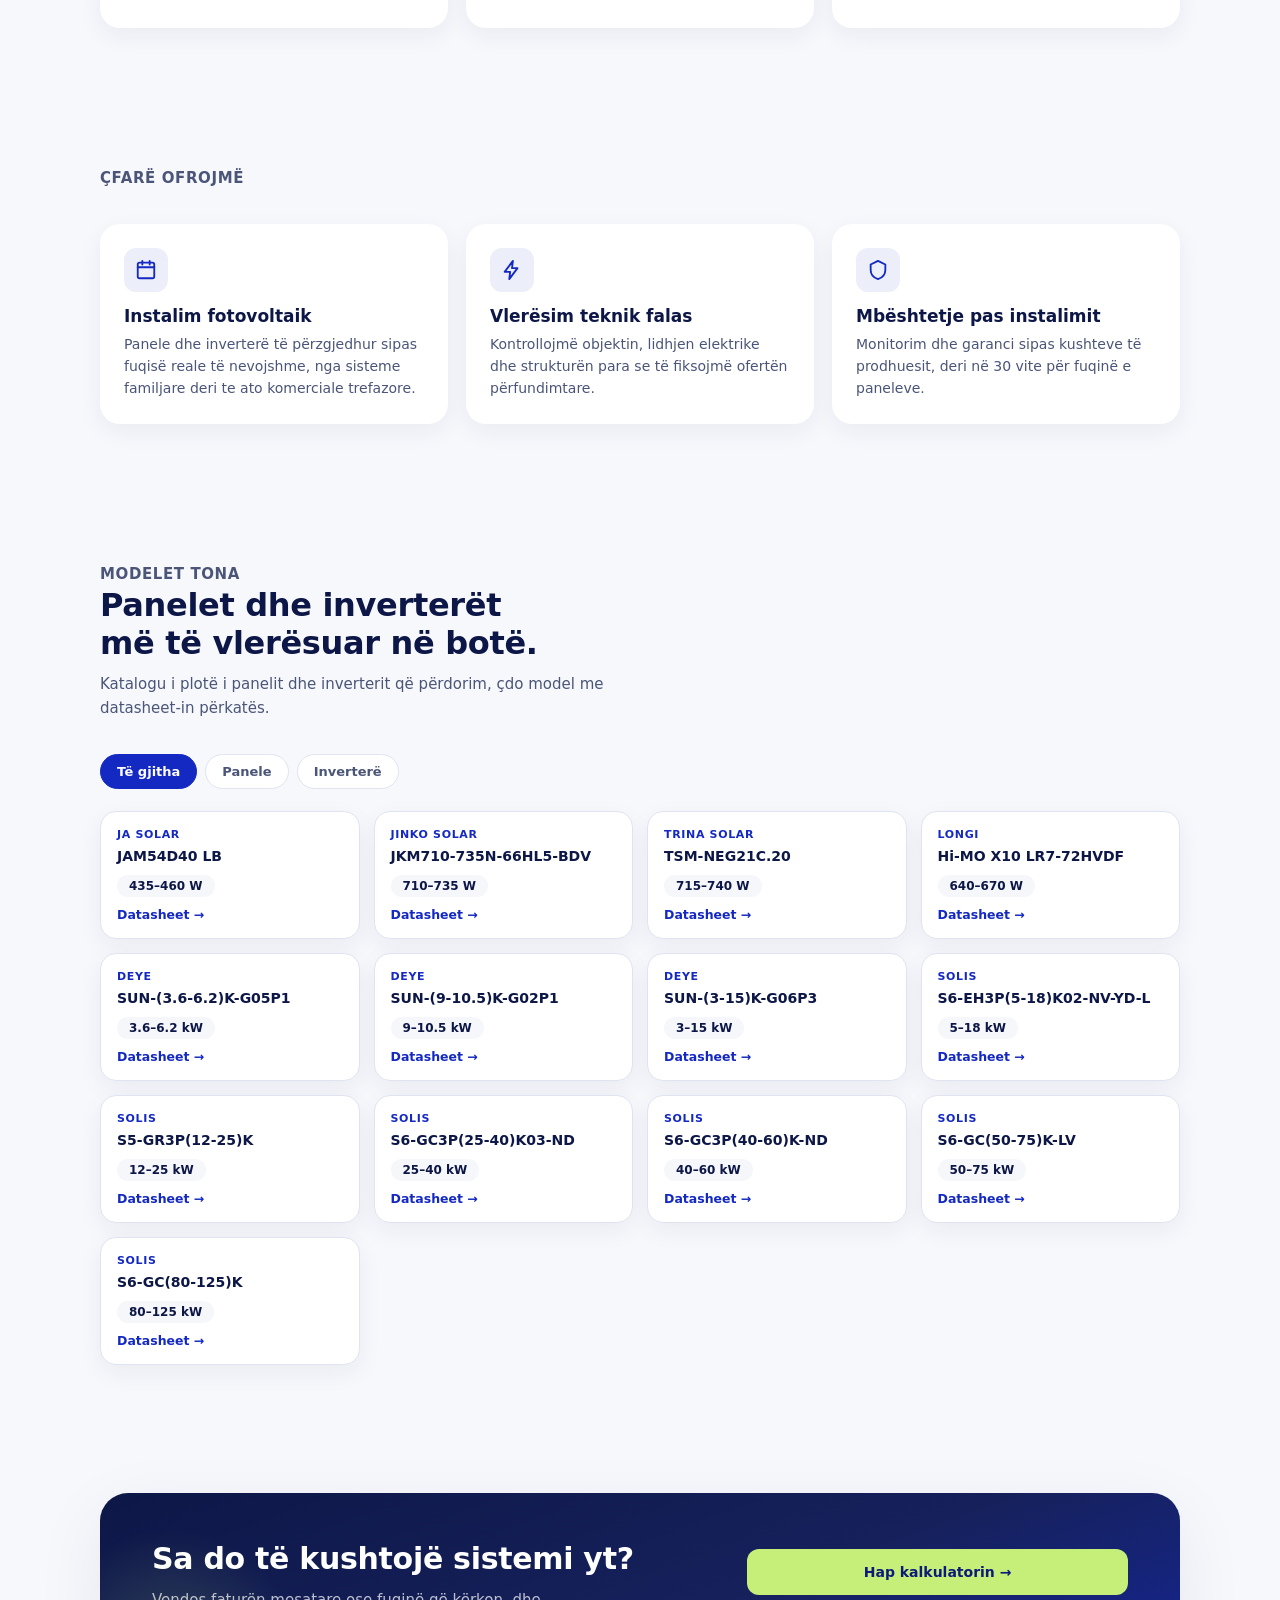
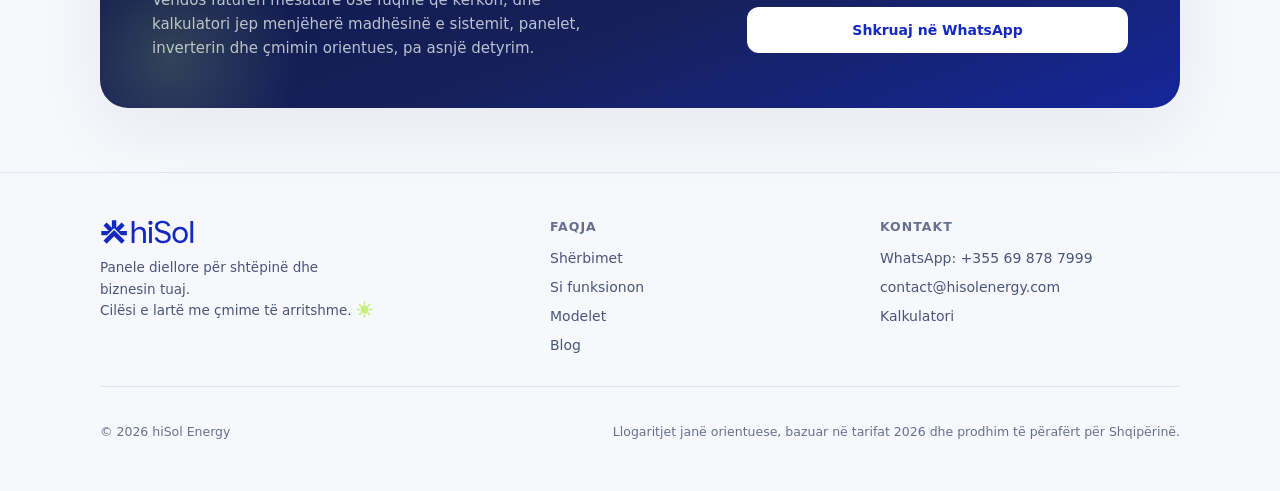
==== commit cfca90da: "Remove obsolete JAM54D41 panel entirely, auto-reload on service worker update Drop the old 455W pane" ====
--- a/index.html
+++ b/index.html
@@ -389,7 +389,7 @@
       <button class="product-tab" role="tab" aria-selected="false" data-filter="inverter" data-i18n="home.tabInverters">Inverterë</button>
     </div>
     <div class="product-grid" id="productGrid">
-      <div class="product-card" data-type="panel"><p class="product-card__brand">JA Solar</p><p class="product-card__model">JAM54D41 LB</p><span class="product-card__power">430–455 W</span><a class="product-card__datasheet" href="kalkulatori/datasheets/ja-solar-455w.pdf" target="_blank" rel="noopener" data-i18n="home.datasheet">Datasheet →</a></div>
+      <div class="product-card" data-type="panel"><p class="product-card__brand">JA Solar</p><p class="product-card__model">JAM54D40 LB</p><span class="product-card__power">435–460 W</span><a class="product-card__datasheet" href="kalkulatori/datasheets/ja-solar-jam54d40-460w.pdf" target="_blank" rel="noopener" data-i18n="home.datasheet">Datasheet →</a></div>
       <div class="product-card" data-type="panel"><p class="product-card__brand">Jinko Solar</p><p class="product-card__model">JKM710-735N-66HL5-BDV</p><span class="product-card__power">710–735 W</span><a class="product-card__datasheet" href="kalkulatori/datasheets/jinko-solar-730w.pdf" target="_blank" rel="noopener" data-i18n="home.datasheet">Datasheet →</a></div>
       <div class="product-card" data-type="panel"><p class="product-card__brand">Trina Solar</p><p class="product-card__model">TSM-NEG21C.20</p><span class="product-card__power">715–740 W</span><a class="product-card__datasheet" href="kalkulatori/datasheets/trina-solar-tsm-neg21c20-740w.pdf" target="_blank" rel="noopener" data-i18n="home.datasheet">Datasheet →</a></div>
       <div class="product-card" data-type="panel"><p class="product-card__brand">LONGi</p><p class="product-card__model">Hi-MO X10 LR7-72HVDF</p><span class="product-card__power">640–670 W</span><a class="product-card__datasheet" href="kalkulatori/datasheets/longi-lr7-72hvdf-640-670w.pdf" target="_blank" rel="noopener" data-i18n="home.datasheet">Datasheet →</a></div>
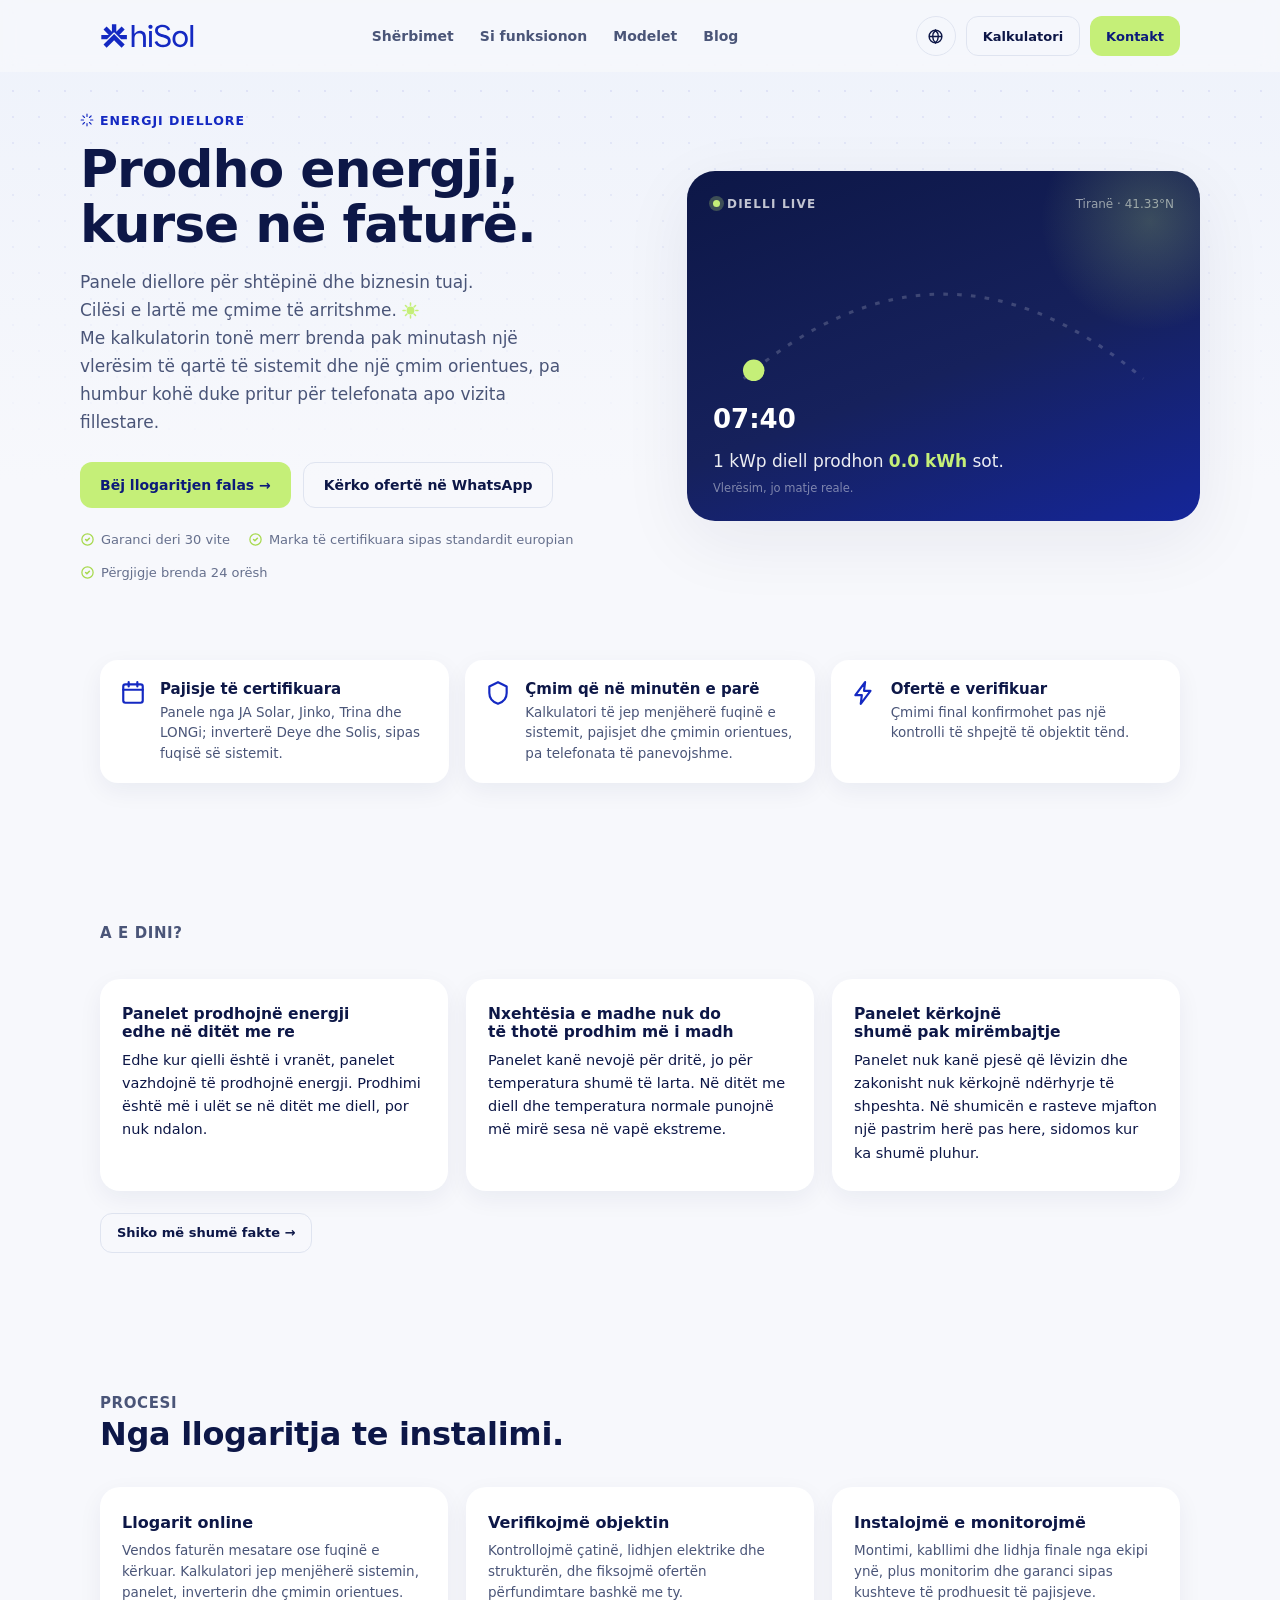
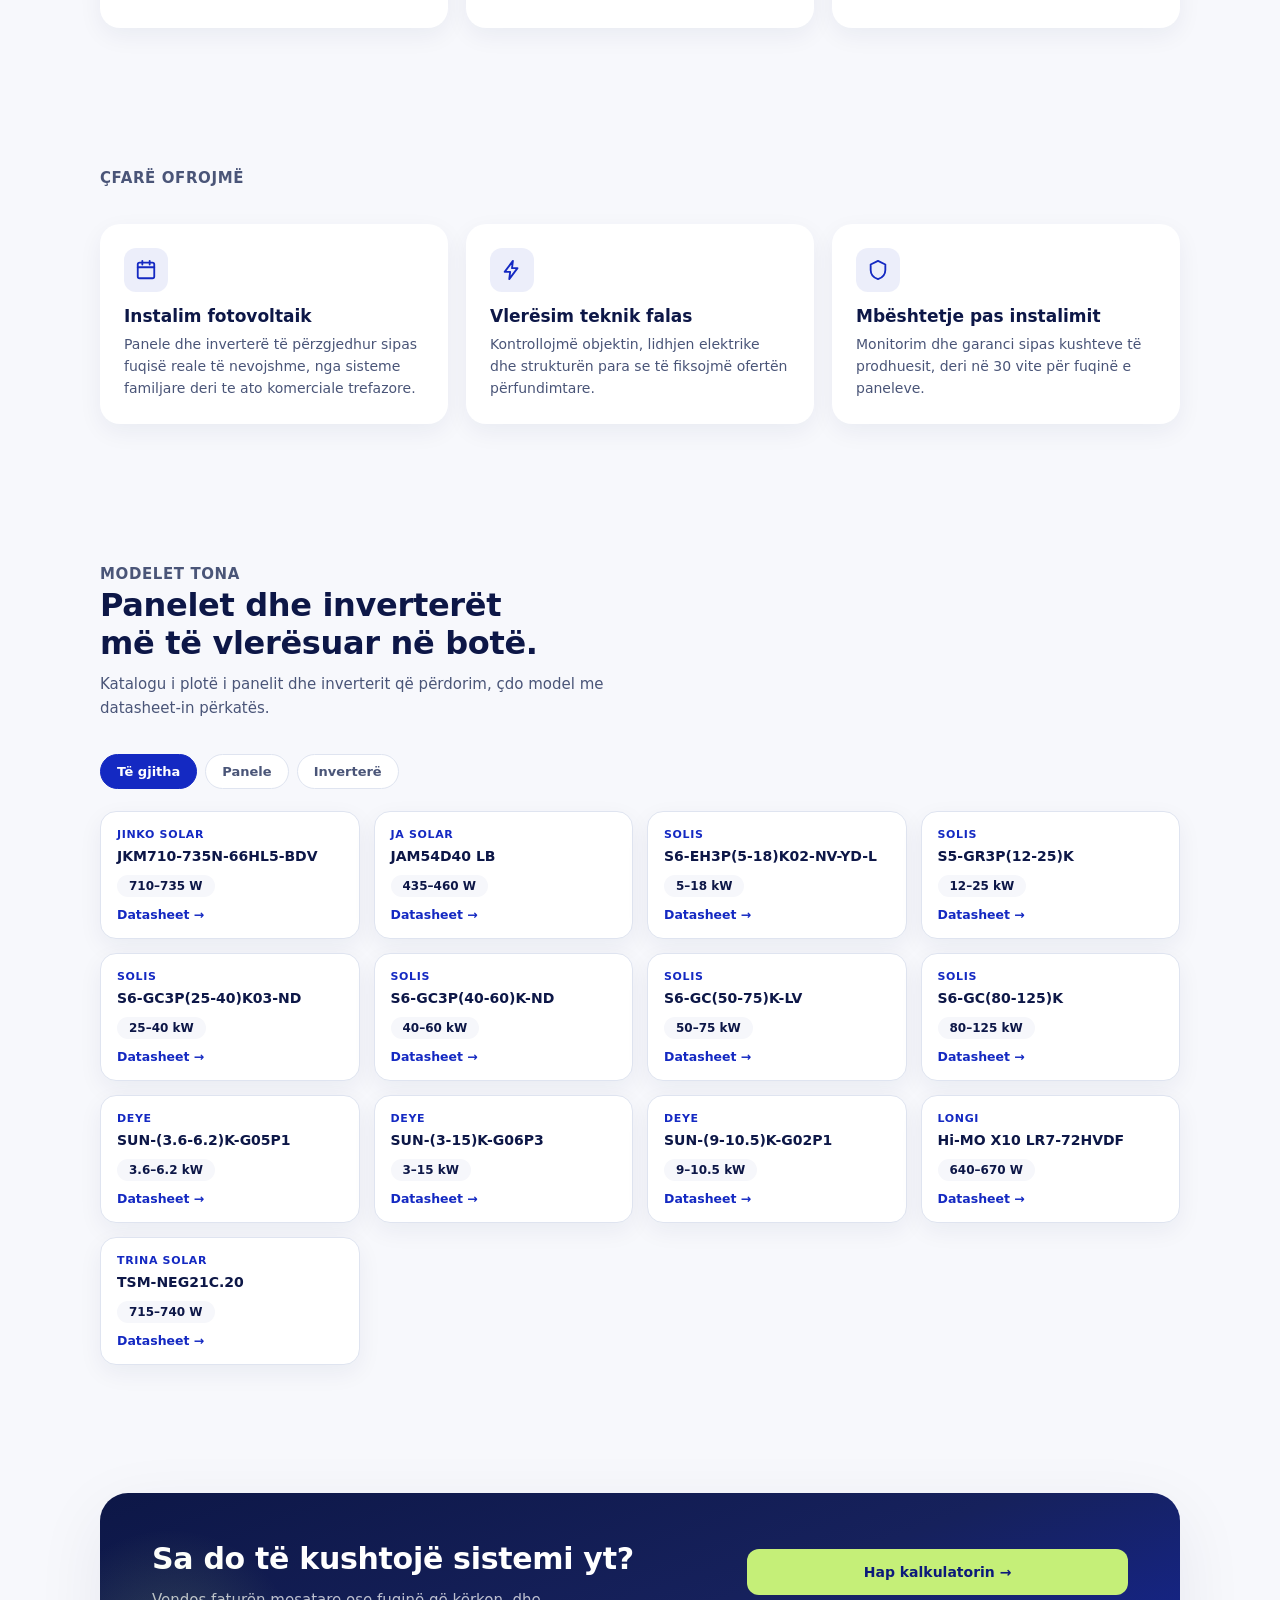
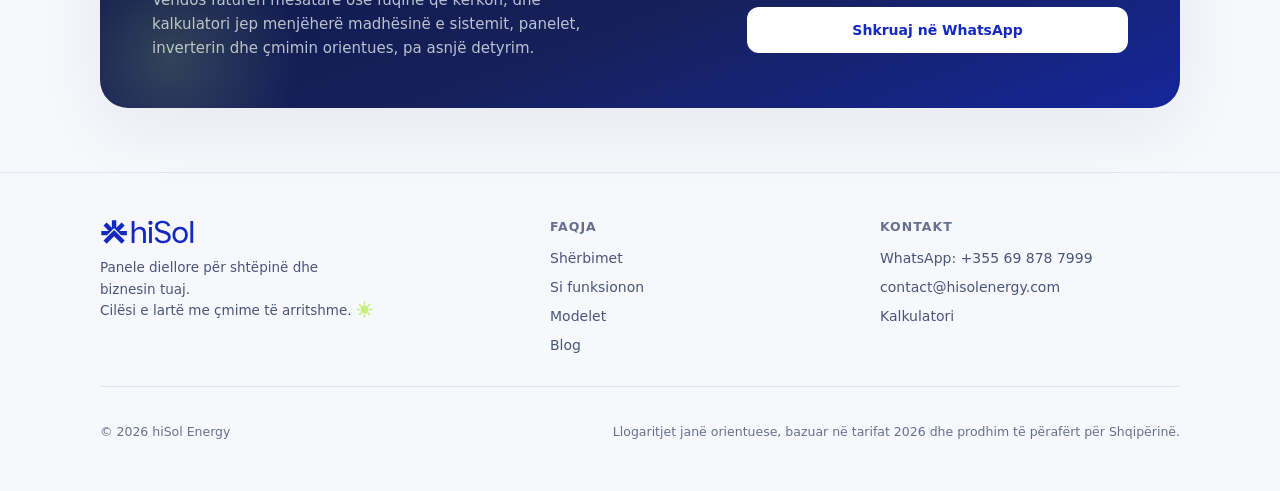
==== commit 88877881: "Reorder homepage "Modelet" cards to match the calculator's brand order Jinko Solar, JA Solar, Solis," ====
--- a/index.html
+++ b/index.html
@@ -389,19 +389,19 @@
       <button class="product-tab" role="tab" aria-selected="false" data-filter="inverter" data-i18n="home.tabInverters">Inverterë</button>
     </div>
     <div class="product-grid" id="productGrid">
+      <div class="product-card" data-type="panel"><p class="product-card__brand">Jinko Solar</p><p class="product-card__model">JKM710-735N-66HL5-BDV</p><span class="product-card__power">710–735 W</span><a class="product-card__datasheet" href="kalkulatori/datasheets/jinko-solar-730w.pdf" target="_blank" rel="noopener" data-i18n="home.datasheet">Datasheet →</a></div>
       <div class="product-card" data-type="panel"><p class="product-card__brand">JA Solar</p><p class="product-card__model">JAM54D40 LB</p><span class="product-card__power">435–460 W</span><a class="product-card__datasheet" href="kalkulatori/datasheets/ja-solar-jam54d40-460w.pdf" target="_blank" rel="noopener" data-i18n="home.datasheet">Datasheet →</a></div>
-      <div class="product-card" data-type="panel"><p class="product-card__brand">Jinko Solar</p><p class="product-card__model">JKM710-735N-66HL5-BDV</p><span class="product-card__power">710–735 W</span><a class="product-card__datasheet" href="kalkulatori/datasheets/jinko-solar-730w.pdf" target="_blank" rel="noopener" data-i18n="home.datasheet">Datasheet →</a></div>
-      <div class="product-card" data-type="panel"><p class="product-card__brand">Trina Solar</p><p class="product-card__model">TSM-NEG21C.20</p><span class="product-card__power">715–740 W</span><a class="product-card__datasheet" href="kalkulatori/datasheets/trina-solar-tsm-neg21c20-740w.pdf" target="_blank" rel="noopener" data-i18n="home.datasheet">Datasheet →</a></div>
-      <div class="product-card" data-type="panel"><p class="product-card__brand">LONGi</p><p class="product-card__model">Hi-MO X10 LR7-72HVDF</p><span class="product-card__power">640–670 W</span><a class="product-card__datasheet" href="kalkulatori/datasheets/longi-lr7-72hvdf-640-670w.pdf" target="_blank" rel="noopener" data-i18n="home.datasheet">Datasheet →</a></div>
-      <div class="product-card" data-type="inverter"><p class="product-card__brand">Deye</p><p class="product-card__model">SUN-(3.6-6.2)K-G05P1</p><span class="product-card__power">3.6–6.2 kW</span><a class="product-card__datasheet" href="kalkulatori/datasheets/deye-mono-3.6-6.2kw.pdf" target="_blank" rel="noopener" data-i18n="home.datasheet">Datasheet →</a></div>
-      <div class="product-card" data-type="inverter"><p class="product-card__brand">Deye</p><p class="product-card__model">SUN-(9-10.5)K-G02P1</p><span class="product-card__power">9–10.5 kW</span><a class="product-card__datasheet" href="kalkulatori/datasheets/deye-mono-9-10.5kw.pdf" target="_blank" rel="noopener" data-i18n="home.datasheet">Datasheet →</a></div>
-      <div class="product-card" data-type="inverter"><p class="product-card__brand">Deye</p><p class="product-card__model">SUN-(3-15)K-G06P3</p><span class="product-card__power">3–15 kW</span><a class="product-card__datasheet" href="kalkulatori/datasheets/deye-trefazor-3-15kw.pdf" target="_blank" rel="noopener" data-i18n="home.datasheet">Datasheet →</a></div>
       <div class="product-card" data-type="inverter"><p class="product-card__brand">Solis</p><p class="product-card__model">S6-EH3P(5-18)K02-NV-YD-L</p><span class="product-card__power">5–18 kW</span><a class="product-card__datasheet" href="kalkulatori/datasheets/solis-eh3p-15-18kw-parallel.pdf" target="_blank" rel="noopener" data-i18n="home.datasheet">Datasheet →</a></div>
       <div class="product-card" data-type="inverter"><p class="product-card__brand">Solis</p><p class="product-card__model">S5-GR3P(12-25)K</p><span class="product-card__power">12–25 kW</span><a class="product-card__datasheet" href="kalkulatori/datasheets/solis-gr3p-12-25kw.pdf" target="_blank" rel="noopener" data-i18n="home.datasheet">Datasheet →</a></div>
       <div class="product-card" data-type="inverter"><p class="product-card__brand">Solis</p><p class="product-card__model">S6-GC3P(25-40)K03-ND</p><span class="product-card__power">25–40 kW</span><a class="product-card__datasheet" href="kalkulatori/datasheets/solis-gc3p-25-40kw.pdf" target="_blank" rel="noopener" data-i18n="home.datasheet">Datasheet →</a></div>
       <div class="product-card" data-type="inverter"><p class="product-card__brand">Solis</p><p class="product-card__model">S6-GC3P(40-60)K-ND</p><span class="product-card__power">40–60 kW</span><a class="product-card__datasheet" href="kalkulatori/datasheets/solis-gc3p-40-60kw.pdf" target="_blank" rel="noopener" data-i18n="home.datasheet">Datasheet →</a></div>
       <div class="product-card" data-type="inverter"><p class="product-card__brand">Solis</p><p class="product-card__model">S6-GC(50-75)K-LV</p><span class="product-card__power">50–75 kW</span><a class="product-card__datasheet" href="kalkulatori/datasheets/solis-trefazor-50-75kw.pdf" target="_blank" rel="noopener" data-i18n="home.datasheet">Datasheet →</a></div>
       <div class="product-card" data-type="inverter"><p class="product-card__brand">Solis</p><p class="product-card__model">S6-GC(80-125)K</p><span class="product-card__power">80–125 kW</span><a class="product-card__datasheet" href="kalkulatori/datasheets/solis-trefazor-80-125kw.pdf" target="_blank" rel="noopener" data-i18n="home.datasheet">Datasheet →</a></div>
+      <div class="product-card" data-type="inverter"><p class="product-card__brand">Deye</p><p class="product-card__model">SUN-(3.6-6.2)K-G05P1</p><span class="product-card__power">3.6–6.2 kW</span><a class="product-card__datasheet" href="kalkulatori/datasheets/deye-mono-3.6-6.2kw.pdf" target="_blank" rel="noopener" data-i18n="home.datasheet">Datasheet →</a></div>
+      <div class="product-card" data-type="inverter"><p class="product-card__brand">Deye</p><p class="product-card__model">SUN-(3-15)K-G06P3</p><span class="product-card__power">3–15 kW</span><a class="product-card__datasheet" href="kalkulatori/datasheets/deye-trefazor-3-15kw.pdf" target="_blank" rel="noopener" data-i18n="home.datasheet">Datasheet →</a></div>
+      <div class="product-card" data-type="inverter"><p class="product-card__brand">Deye</p><p class="product-card__model">SUN-(9-10.5)K-G02P1</p><span class="product-card__power">9–10.5 kW</span><a class="product-card__datasheet" href="kalkulatori/datasheets/deye-mono-9-10.5kw.pdf" target="_blank" rel="noopener" data-i18n="home.datasheet">Datasheet →</a></div>
+      <div class="product-card" data-type="panel"><p class="product-card__brand">LONGi</p><p class="product-card__model">Hi-MO X10 LR7-72HVDF</p><span class="product-card__power">640–670 W</span><a class="product-card__datasheet" href="kalkulatori/datasheets/longi-lr7-72hvdf-640-670w.pdf" target="_blank" rel="noopener" data-i18n="home.datasheet">Datasheet →</a></div>
+      <div class="product-card" data-type="panel"><p class="product-card__brand">Trina Solar</p><p class="product-card__model">TSM-NEG21C.20</p><span class="product-card__power">715–740 W</span><a class="product-card__datasheet" href="kalkulatori/datasheets/trina-solar-tsm-neg21c20-740w.pdf" target="_blank" rel="noopener" data-i18n="home.datasheet">Datasheet →</a></div>
     </div>
   </section>
 
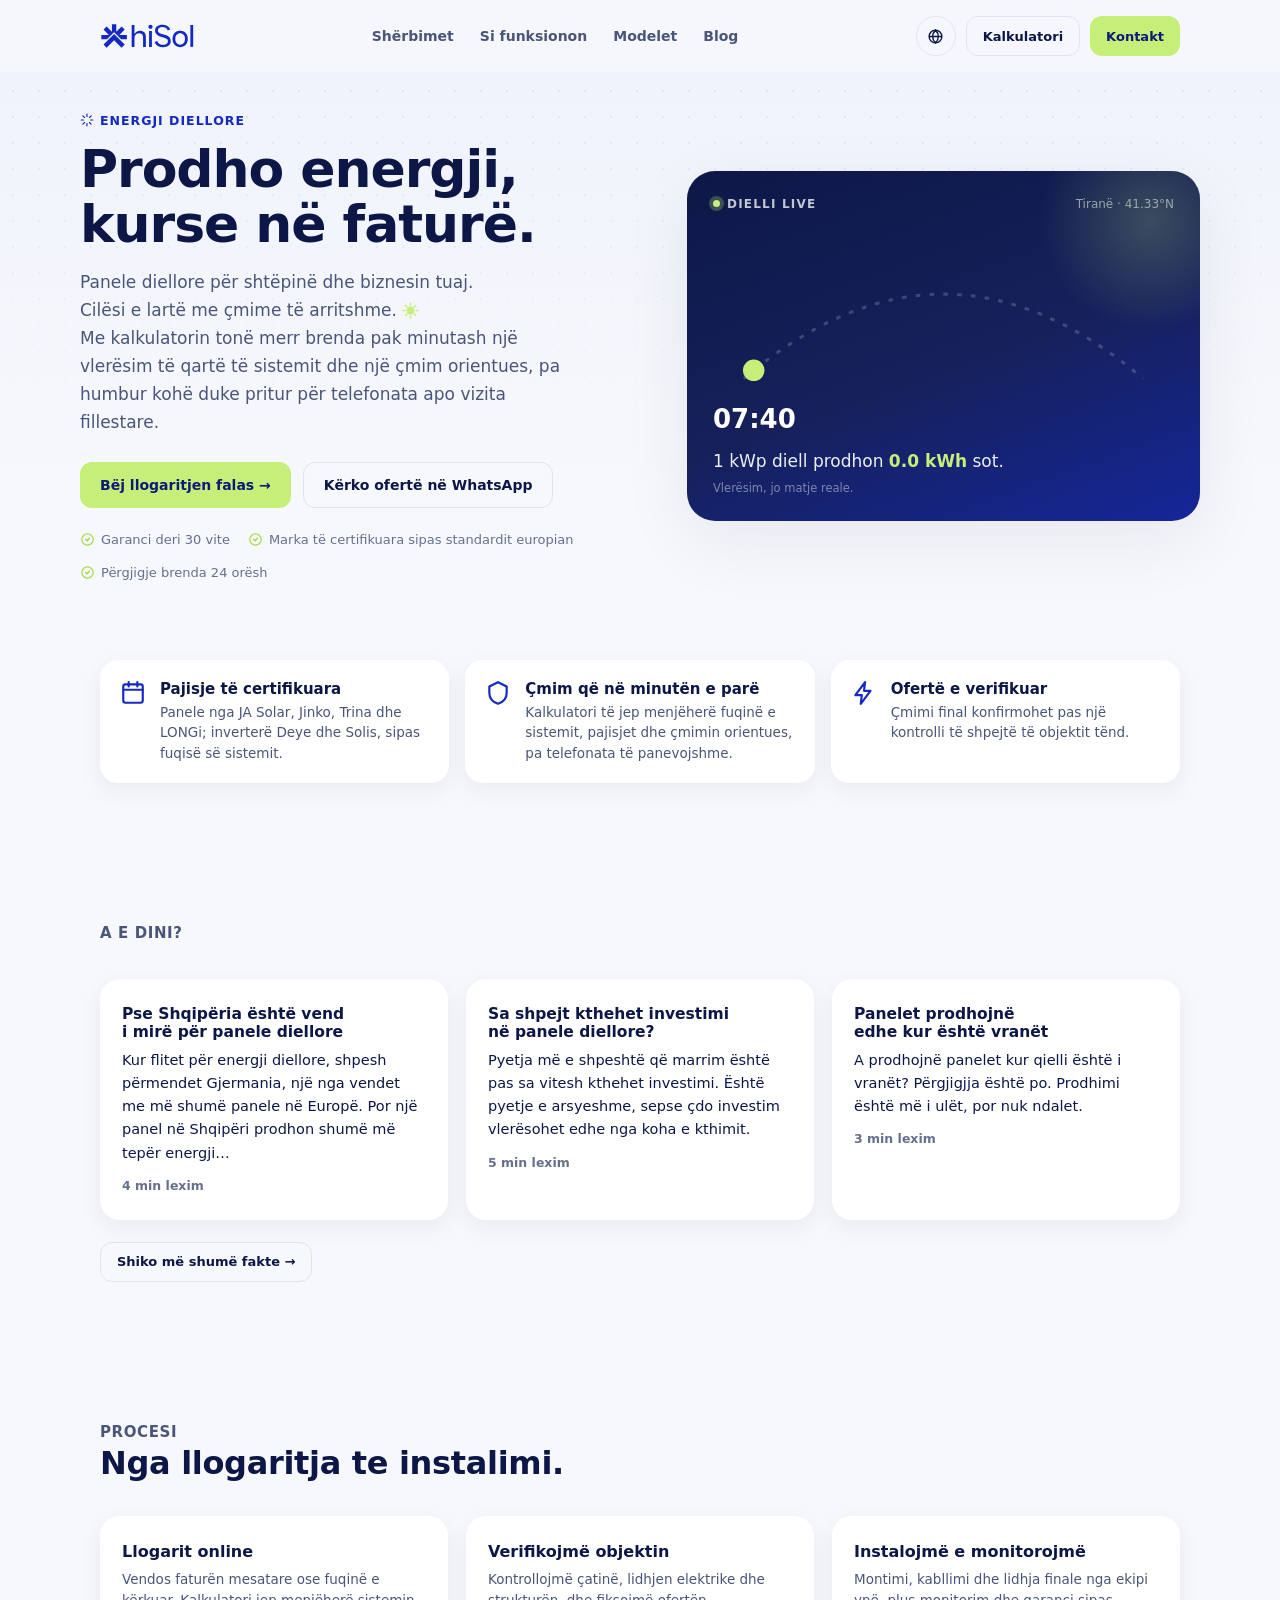
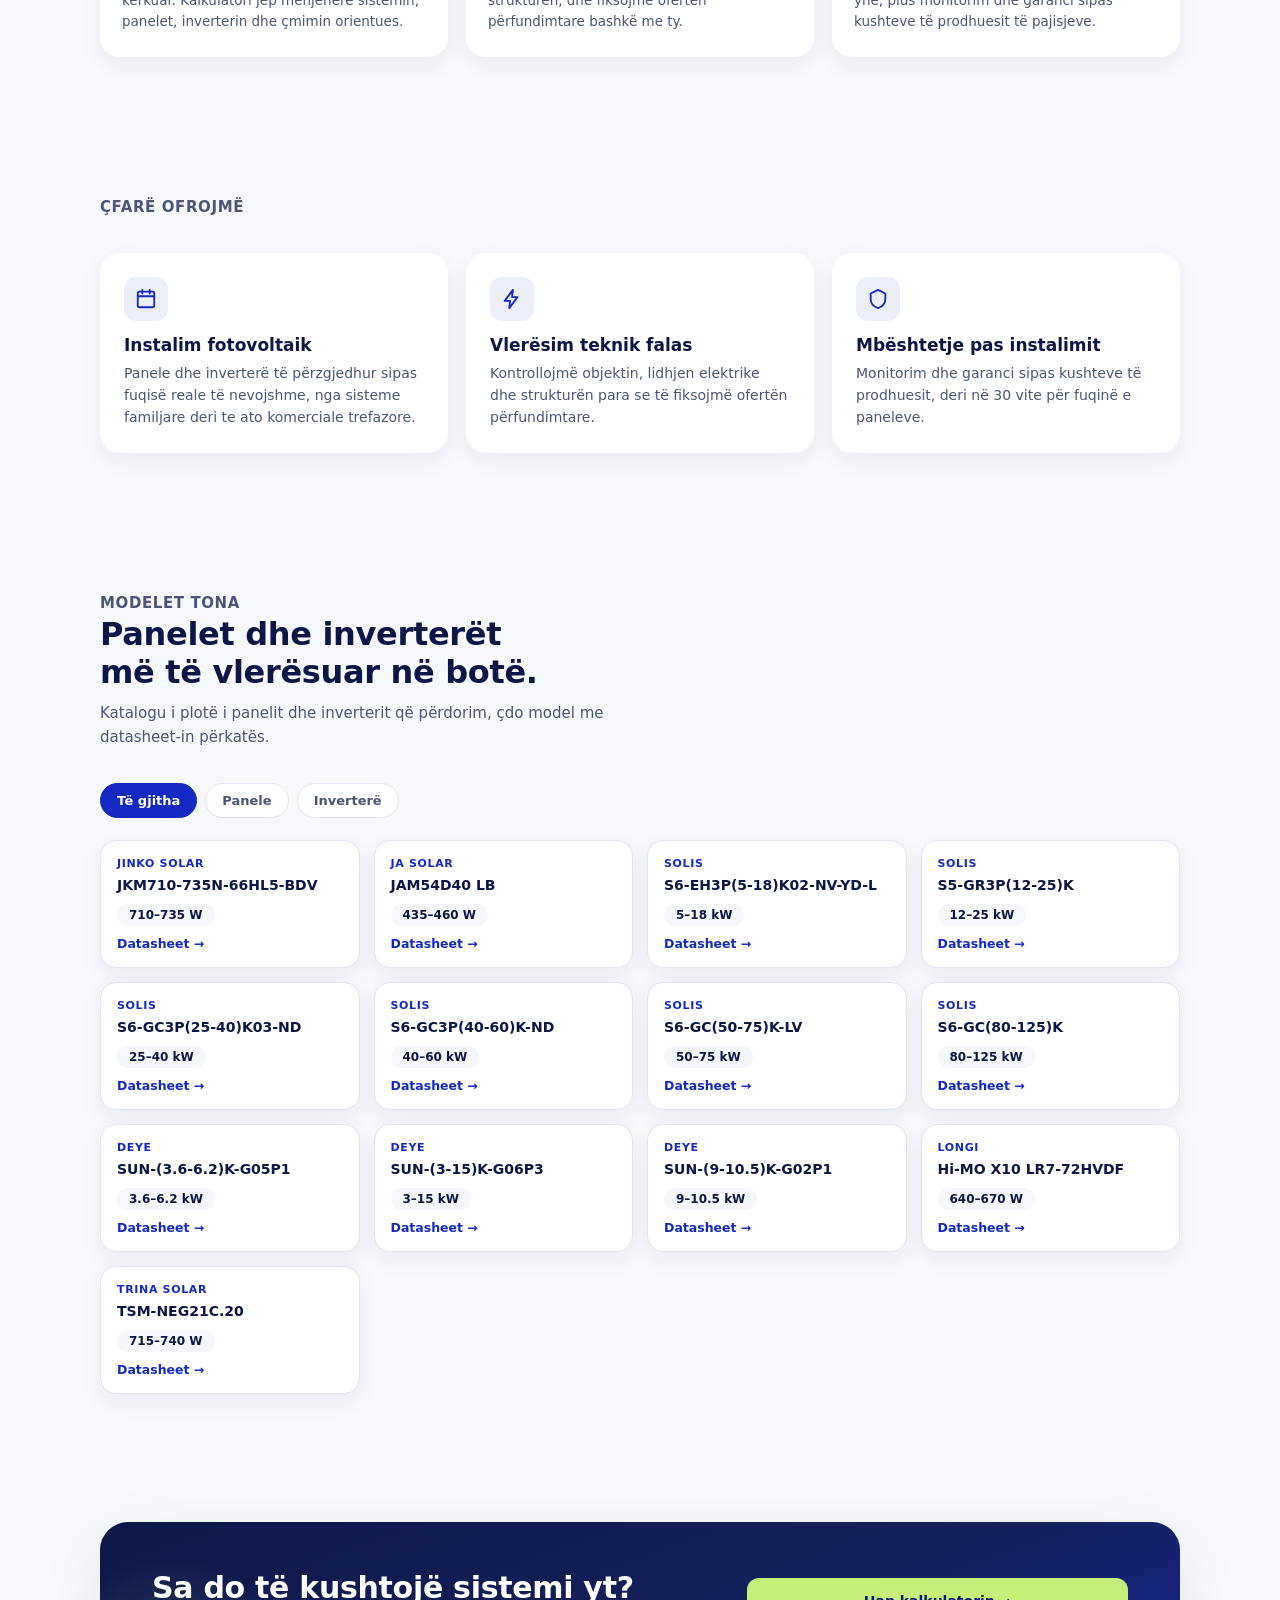
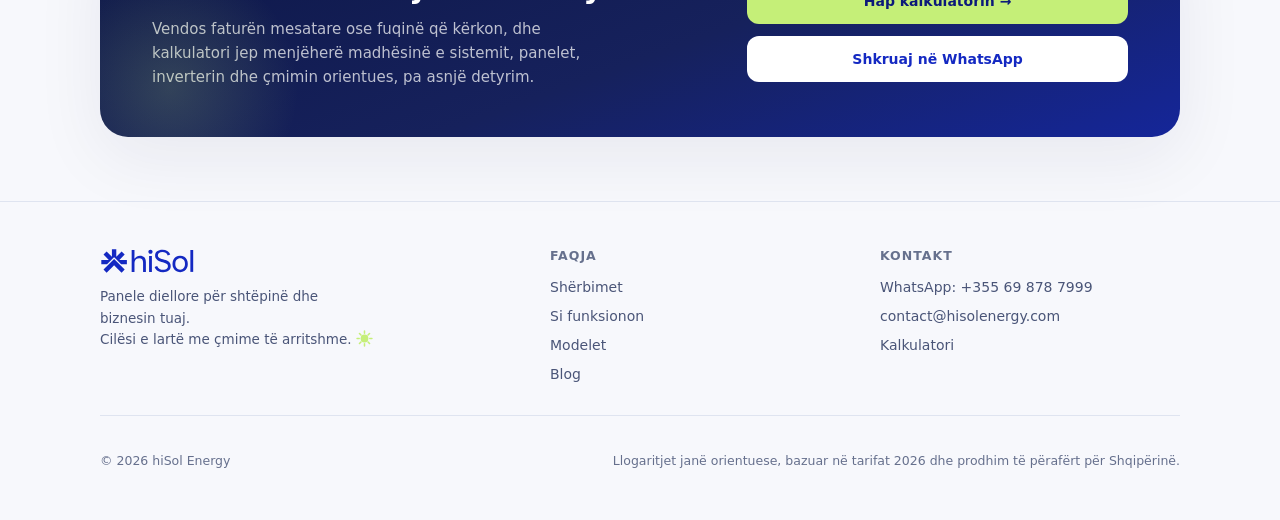
==== commit 697293e4: "Make blog articles bilingual and link homepage cards to them Add English translations for all 11 blo" ====
--- a/index.html
+++ b/index.html
@@ -161,10 +161,12 @@
 .trust-item p { font-size: 13.5px; color: var(--muted-2); margin: 0; line-height: 1.5; }
 
 .facts-grid { display: grid; grid-template-columns: repeat(auto-fit, minmax(230px, 1fr)); gap: 18px; }
-.fact-card { background: var(--surface); border-radius: 20px; padding: 26px 22px; box-shadow: var(--shadow-sm); position: relative; }
+.fact-card { background: var(--surface); border-radius: 20px; padding: 26px 22px; box-shadow: var(--shadow-sm); position: relative; display: block; text-decoration: none; transition: box-shadow 0.15s ease, transform 0.15s ease; }
+.fact-card:hover { box-shadow: 0 12px 30px rgba(22,32,77,0.1); transform: translateY(-1px); }
 .fact-card__num { display: block; font-size: 13px; font-weight: 800; color: var(--lime-dark); margin-bottom: 10px; letter-spacing: 0.04em; }
 .fact-card h3 { font-size: 15.5px; margin: 0 0 8px; }
-.fact-card p { font-size: 14.5px; line-height: 1.6; color: var(--ink); margin: 0; }
+.fact-card p { font-size: 14.5px; line-height: 1.6; color: var(--ink); margin: 0 0 10px; }
+.fact-card__read { font-size: 12.5px; color: var(--muted); font-weight: 600; }
 
 .steps { display: grid; grid-template-columns: repeat(auto-fit, minmax(230px, 1fr)); gap: 18px; counter-reset: step; }
 .step-card { background: var(--surface); border-radius: 20px; padding: 26px 22px; box-shadow: var(--shadow-sm); position: relative; }
@@ -317,18 +319,21 @@
       <p class="section-label" data-i18n="home.factsLabel">A e dini?</p>
     </div>
     <div class="facts-grid">
-      <div class="fact-card">
-        <h3 data-i18n="home.fact1Title">Panelet prodhojnë energji edhe në ditët me re</h3>
-        <p data-i18n="home.fact1Body">Edhe kur qielli është i vranët, panelet vazhdojnë të prodhojnë energji. Prodhimi është më i ulët se në ditët me diell, por nuk ndalon.</p>
-      </div>
-      <div class="fact-card">
-        <h3 data-i18n="home.fact2Title">Nxehtësia e madhe nuk do të thotë prodhim më i madh</h3>
-        <p data-i18n="home.fact2Body">Panelet kanë nevojë për dritë, jo për temperatura shumë të larta. Në ditët me diell dhe temperatura normale punojnë më mirë sesa në vapë ekstreme.</p>
-      </div>
-      <div class="fact-card">
-        <h3 data-i18n="home.fact3Title">Panelet kërkojnë shumë pak mirëmbajtje</h3>
-        <p data-i18n="home.fact3Body">Panelet nuk kanë pjesë që lëvizin dhe zakonisht nuk kërkojnë ndërhyrje të shpeshta. Në shumicën e rasteve mjafton një pastrim herë pas here, sidomos kur ka shumë pluhur.</p>
-      </div>
+      <a class="fact-card" href="blog.html#a5">
+        <h3 data-i18n="home.blogTeaser1Title">Pse Shqipëria është vend i mirë për panele diellore</h3>
+        <p data-i18n="home.blogTeaser1Body">Kur flitet për energji diellore, shpesh përmendet Gjermania, një nga vendet me më shumë panele në Europë. Por një panel në Shqipëri prodhon shumë më tepër energji…</p>
+        <span class="fact-card__read" data-i18n="home.blogTeaser1Read">4 min lexim</span>
+      </a>
+      <a class="fact-card" href="blog.html#a1">
+        <h3 data-i18n="home.blogTeaser2Title">Sa shpejt kthehet investimi në panele diellore?</h3>
+        <p data-i18n="home.blogTeaser2Body">Pyetja më e shpeshtë që marrim është pas sa vitesh kthehet investimi. Është pyetje e arsyeshme, sepse çdo investim vlerësohet edhe nga koha e kthimit.</p>
+        <span class="fact-card__read" data-i18n="home.blogTeaser2Read">5 min lexim</span>
+      </a>
+      <a class="fact-card" href="blog.html#a8">
+        <h3 data-i18n="home.blogTeaser3Title">Panelet prodhojnë edhe kur është vranët</h3>
+        <p data-i18n="home.blogTeaser3Body">A prodhojnë panelet kur qielli është i vranët? Përgjigjja është po. Prodhimi është më i ulët, por nuk ndalet.</p>
+        <span class="fact-card__read" data-i18n="home.blogTeaser3Read">3 min lexim</span>
+      </a>
     </div>
     <a class="btn btn--outline btn--sm" href="blog.html" style="margin-top: 22px;" data-i18n="home.moreFacts">Shiko më shumë fakte →</a>
   </section>
